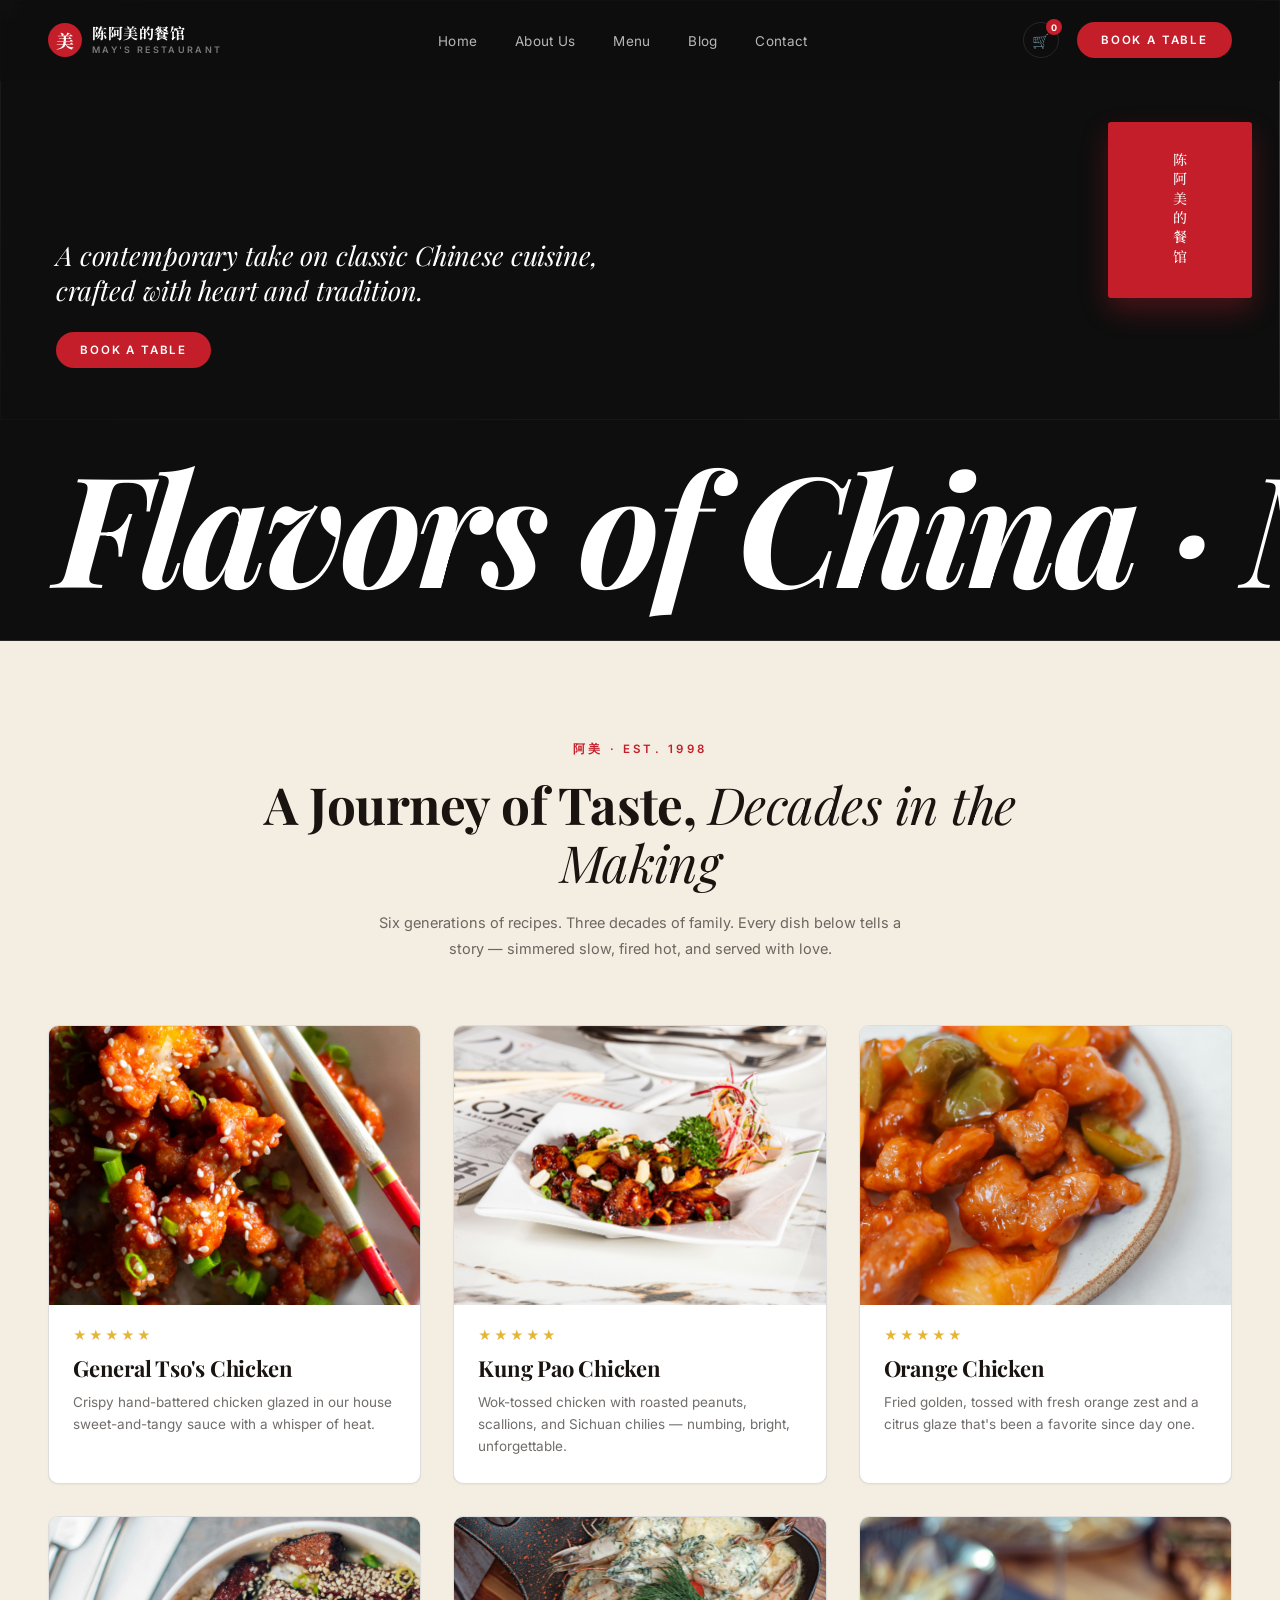
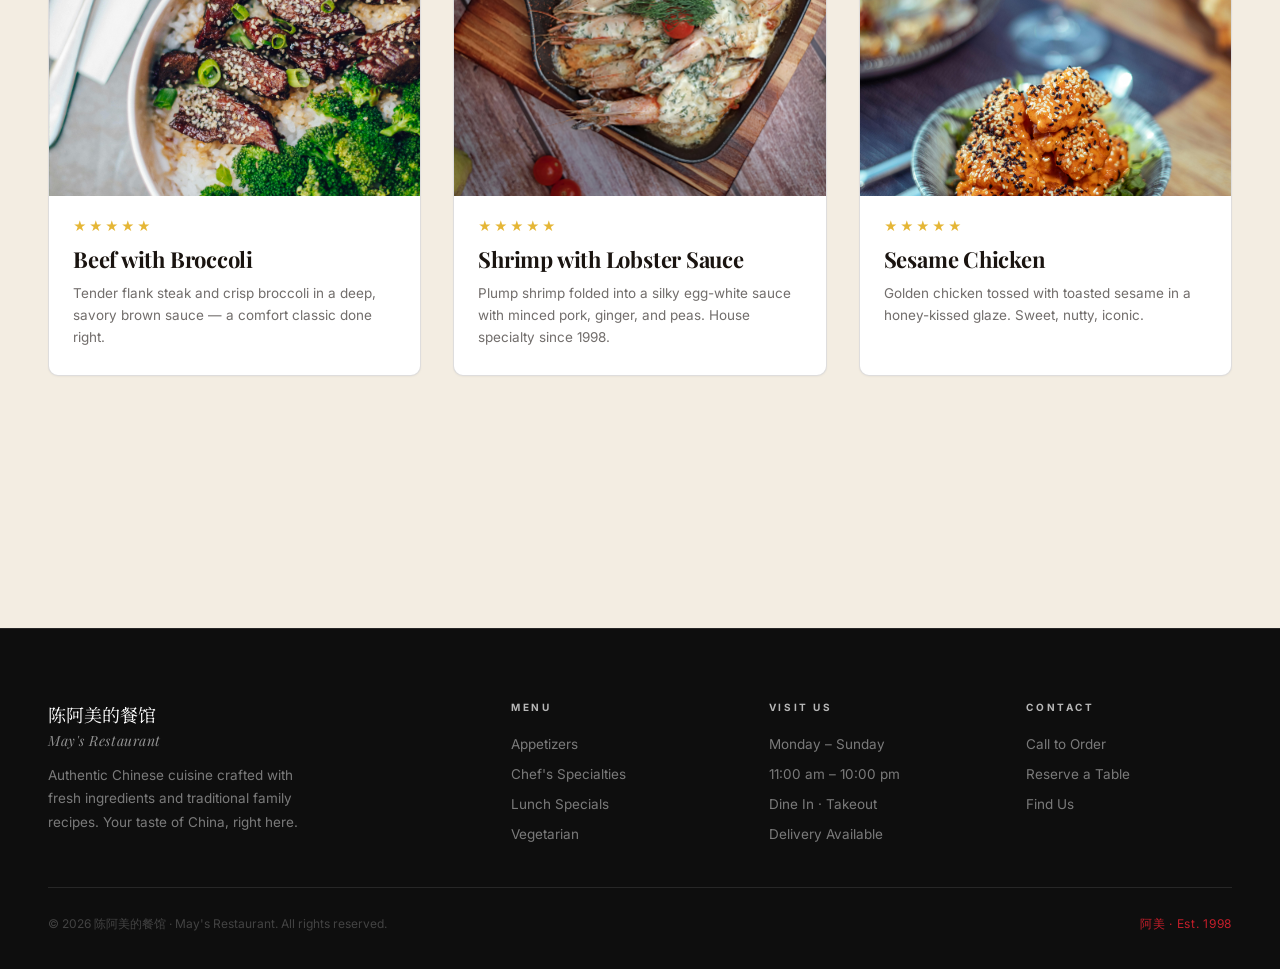
==== index.html @ f78b8520 "Split menu to dedicated page, add ivory Journey of Taste section - Extract shared styles into styles" ====
<!DOCTYPE html>
<html lang="en">
<head>
    <meta charset="UTF-8">
    <meta name="viewport" content="width=device-width, initial-scale=1.0">
    <title>陈阿美的餐馆 · May's Restaurant</title>
    <link rel="preconnect" href="https://fonts.googleapis.com">
    <link rel="preconnect" href="https://fonts.gstatic.com" crossorigin>
    <link href="https://fonts.googleapis.com/css2?family=Playfair+Display:ital,wght@0,400;0,700;0,900;1,400;1,700&family=Noto+Serif+SC:wght@500;700&family=Inter:wght@300;400;500;600;700&display=swap" rel="stylesheet">
    <link rel="stylesheet" href="styles.css">
</head>
<body>

<!-- ── NAV ── -->
<nav id="nav">
    <a href="#" class="logo">
        <span class="logo-mark">美</span>
        <div class="logo-wrap">
            <span class="logo-name">陈阿美的餐馆</span>
            <span class="logo-en">May's Restaurant</span>
        </div>
    </a>
    <ul class="nav-links">
        <li><a href="#home">Home</a></li>
        <li><a href="#about">About Us</a></li>
        <li><a href="menu.html">Menu</a></li>
        <li><a href="#blog">Blog</a></li>
        <li><a href="#contact">Contact</a></li>
    </ul>
    <div class="nav-right">
        <a href="#" class="cart-icon" aria-label="Cart">🛒</a>
        <a href="#" class="btn-red">Book a Table</a>
    </div>
</nav>

<!-- ── HERO ── -->
<section class="hero" id="home">
    <!-- SWAP THIS IMAGE: replace src with your own food photo URL or local path (e.g. images/hero.jpg) -->
    <div class="hero-bg">
        <img src="https://loremflickr.com/1800/900/noodles,bowl,dish/all?lock=7" alt="">
    </div>

    <div class="hero-overlay reveal">
        <p class="hero-tagline">A contemporary take on classic Chinese cuisine,<br>crafted with heart and tradition.</p>
        <a href="#" class="btn-red">Book a Table</a>
    </div>

    <!-- Red vertical banner -->
    <div class="hero-banner">
        <span class="hero-banner-text">陈阿美的餐馆</span>
    </div>
</section>

<!-- ── GIANT DECORATIVE STRIP ── -->
<div class="mega-strip">
    <span class="mega-text">Flavors of China&nbsp;·&nbsp;May's Restaurant&nbsp;·&nbsp;</span>
</div>

<!-- ── JOURNEY OF TASTE ── -->
<section class="journey" id="about">
    <div class="journey-head reveal">
        <div class="journey-kicker">阿美 · Est. 1998</div>
        <h2 class="journey-title">A Journey of Taste, <em>Decades in the Making</em></h2>
        <p class="journey-sub">
            Six generations of recipes. Three decades of family.
            Every dish below tells a story — simmered slow, fired hot, and served with love.
        </p>
    </div>

    <div class="dish-grid">
        <!-- 1 -->
        <article class="dish-card reveal d1" data-has-image="true">
            <div class="dish-image" style="background-image: url('images/dishes/general-tso.jpg')"></div>
            <div class="dish-body">
                <div class="dish-stars" aria-label="5 out of 5 stars">★★★★★</div>
                <h3 class="dish-name">General Tso's Chicken</h3>
                <p class="dish-desc">Crispy hand-battered chicken glazed in our house sweet-and-tangy sauce with a whisper of heat.</p>
            </div>
        </article>

        <!-- 2 -->
        <article class="dish-card reveal d2" data-has-image="true">
            <div class="dish-image" style="background-image: url('images/dishes/kung-pao.jpg')"></div>
            <div class="dish-body">
                <div class="dish-stars" aria-label="5 out of 5 stars">★★★★★</div>
                <h3 class="dish-name">Kung Pao Chicken</h3>
                <p class="dish-desc">Wok-tossed chicken with roasted peanuts, scallions, and Sichuan chilies — numbing, bright, unforgettable.</p>
            </div>
        </article>

        <!-- 3 -->
        <article class="dish-card reveal d3" data-has-image="true">
            <div class="dish-image" style="background-image: url('images/dishes/orange-chicken.jpg')"></div>
            <div class="dish-body">
                <div class="dish-stars" aria-label="4.5 out of 5 stars">★★★★★</div>
                <h3 class="dish-name">Orange Chicken</h3>
                <p class="dish-desc">Fried golden, tossed with fresh orange zest and a citrus glaze that's been a favorite since day one.</p>
            </div>
        </article>

        <!-- 4 -->
        <article class="dish-card reveal d1" data-has-image="true">
            <div class="dish-image" style="background-image: url('images/dishes/beef-broccoli.jpg')"></div>
            <div class="dish-body">
                <div class="dish-stars" aria-label="5 out of 5 stars">★★★★★</div>
                <h3 class="dish-name">Beef with Broccoli</h3>
                <p class="dish-desc">Tender flank steak and crisp broccoli in a deep, savory brown sauce — a comfort classic done right.</p>
            </div>
        </article>

        <!-- 5 -->
        <article class="dish-card reveal d2" data-has-image="true">
            <div class="dish-image" style="background-image: url('images/dishes/shrimp-lobster.jpg')"></div>
            <div class="dish-body">
                <div class="dish-stars" aria-label="4.5 out of 5 stars">★★★★★</div>
                <h3 class="dish-name">Shrimp with Lobster Sauce</h3>
                <p class="dish-desc">Plump shrimp folded into a silky egg-white sauce with minced pork, ginger, and peas. House specialty since 1998.</p>
            </div>
        </article>

        <!-- 6 -->
        <article class="dish-card reveal d3" data-has-image="true">
            <div class="dish-image" style="background-image: url('images/dishes/sesame-chicken.jpg')"></div>
            <div class="dish-body">
                <div class="dish-stars" aria-label="5 out of 5 stars">★★★★★</div>
                <h3 class="dish-name">Sesame Chicken</h3>
                <p class="dish-desc">Golden chicken tossed with toasted sesame in a honey-kissed glaze. Sweet, nutty, iconic.</p>
            </div>
        </article>
    </div>

    <div class="journey-foot reveal">
        <p class="menu-foot-text">Discover the full menu — 130+ dishes across every corner of China.</p>
        <a href="menu.html" class="btn-red">View Full Menu</a>
    </div>
</section>

<!-- ── FOOTER ── -->
<footer id="contact">
    <div class="footer-top">
        <div>
            <div class="foot-brand">陈阿美的餐馆</div>
            <div class="foot-brand-en">May's Restaurant</div>
            <p class="foot-desc">
                Authentic Chinese cuisine crafted with fresh ingredients
                and traditional family recipes. Your taste of China, right here.
            </p>
        </div>
        <div>
            <div class="foot-h">Menu</div>
            <ul class="foot-list">
                <li><a href="menu.html">Appetizers</a></li>
                <li><a href="menu.html">Chef's Specialties</a></li>
                <li><a href="menu.html">Lunch Specials</a></li>
                <li><a href="menu.html">Vegetarian</a></li>
            </ul>
        </div>
        <div>
            <div class="foot-h">Visit Us</div>
            <ul class="foot-list">
                <li><a href="#">Monday – Sunday</a></li>
                <li><a href="#">11:00 am – 10:00 pm</a></li>
                <li><a href="#">Dine In · Takeout</a></li>
                <li><a href="#">Delivery Available</a></li>
            </ul>
        </div>
        <div>
            <div class="foot-h">Contact</div>
            <ul class="foot-list">
                <li><a href="#">Call to Order</a></li>
                <li><a href="#">Reserve a Table</a></li>
                <li><a href="#">Find Us</a></li>
            </ul>
        </div>
    </div>
    <div class="foot-bot">
        <span class="foot-copy">© 2026 陈阿美的餐馆 · May's Restaurant. All rights reserved.</span>
        <span class="foot-red">阿美 · Est. 1998</span>
    </div>
</footer>

<script src="script.js"></script>
</body>
</html>
---- styles.css ----
*, *::before, *::after { box-sizing: border-box; margin: 0; padding: 0; }

:root {
    /* Dark theme */
    --bg-0:        #0E0E0E;
    --bg-1:        #141414;
    --bg-2:        #1C1C1C;
    --bg-3:        #242424;
    --bg-4:        #2E2E2E;

    /* Ivory menu page */
    --ivory-0:     #F3EDE2;
    --ivory-1:     #EDE6D8;
    --ivory-2:     #E3DBC9;

    /* Accents */
    --red:         #C41E2A;
    --red-dark:    #9A141D;
    --gold:        #E5B636;

    /* Type */
    --white:       #FFFFFF;
    --white-70:    rgba(255,255,255,0.70);
    --white-45:    rgba(255,255,255,0.45);
    --white-20:    rgba(255,255,255,0.18);
    --ink:         #1A1410;
    --ink-60:      rgba(26,20,16,0.62);
    --ink-30:      rgba(26,20,16,0.28);
    --line-dark:   rgba(255,255,255,0.10);
    --line-light:  rgba(26,20,16,0.14);
}

html { scroll-behavior: smooth; }

body {
    font-family: 'Inter', system-ui, sans-serif;
    background: var(--bg-0);
    color: var(--white);
    overflow-x: hidden;
    -webkit-font-smoothing: antialiased;
}

/* ─────────────────────────────────────────
   NAV
───────────────────────────────────────── */
nav {
    position: fixed;
    top: 0; left: 0; right: 0;
    z-index: 100;
    display: flex;
    align-items: center;
    justify-content: space-between;
    padding: 22px 48px;
    transition: background 0.4s, border-color 0.4s, padding 0.3s;
    border-bottom: 1px solid transparent;
    background: rgba(14, 14, 14, 0.82);
    backdrop-filter: blur(10px);
    -webkit-backdrop-filter: blur(10px);
}

nav.scrolled {
    background: rgba(14, 14, 14, 0.96);
    backdrop-filter: blur(14px);
    -webkit-backdrop-filter: blur(14px);
    border-color: var(--line-dark);
    padding: 16px 48px;
}

.logo {
    display: flex;
    align-items: center;
    gap: 10px;
    text-decoration: none;
}

.logo-mark {
    width: 34px;
    height: 34px;
    background: var(--red);
    border-radius: 50%;
    display: flex;
    align-items: center;
    justify-content: center;
    font-family: 'Noto Serif SC', serif;
    font-size: 18px;
    font-weight: 700;
    color: #fff;
    line-height: 1;
}

.logo-wrap { display: flex; flex-direction: column; line-height: 1.1; }

.logo-name {
    font-family: 'Noto Serif SC', serif;
    font-size: 15px;
    font-weight: 700;
    color: var(--white);
    letter-spacing: 0.04em;
}

.logo-en {
    font-size: 9px;
    font-weight: 600;
    letter-spacing: 0.26em;
    text-transform: uppercase;
    color: var(--white-45);
    margin-top: 4px;
}

.nav-links {
    display: flex;
    gap: 38px;
    list-style: none;
}

.nav-links a {
    color: var(--white-70);
    text-decoration: none;
    font-size: 13.5px;
    font-weight: 400;
    letter-spacing: 0.02em;
    transition: color 0.2s;
}

.nav-links a:hover,
.nav-links a.active { color: var(--white); }

.nav-right {
    display: flex;
    align-items: center;
    gap: 18px;
}

.cart-icon {
    position: relative;
    width: 36px;
    height: 36px;
    border: 1px solid var(--line-dark);
    border-radius: 50%;
    display: flex;
    align-items: center;
    justify-content: center;
    color: var(--white-70);
    text-decoration: none;
    font-size: 14px;
    transition: border-color 0.2s, color 0.2s;
}

.cart-icon:hover { border-color: var(--white); color: var(--white); }

.cart-icon::after {
    content: '0';
    position: absolute;
    top: -4px;
    right: -4px;
    width: 16px;
    height: 16px;
    border-radius: 50%;
    background: var(--red);
    color: #fff;
    font-size: 9px;
    font-weight: 700;
    display: flex;
    align-items: center;
    justify-content: center;
}

.btn-red {
    background: var(--red);
    color: #fff;
    padding: 11px 24px;
    font-size: 11.5px;
    font-weight: 600;
    letter-spacing: 0.16em;
    text-transform: uppercase;
    text-decoration: none;
    border-radius: 999px;
    border: none;
    cursor: pointer;
    transition: background 0.2s, transform 0.2s;
    display: inline-block;
}

.btn-red:hover { background: var(--red-dark); transform: translateY(-1px); }

/* ─────────────────────────────────────────
   HERO
───────────────────────────────────────── */
.hero {
    position: relative;
    min-height: 420px;
    padding: 92px 92px 52px 56px;
    display: flex;
    align-items: flex-end;
    justify-content: flex-start;
    overflow: hidden;
    background: var(--bg-0);
}

.hero-bg {
    position: absolute;
    inset: 0;
    z-index: 0;
}

.hero-bg img {
    width: 100%;
    height: 100%;
    object-fit: cover;
    display: block;
    filter: brightness(0.45) saturate(1.05);
}

.hero::before {
    content: '';
    position: absolute;
    inset: 0;
    z-index: 1;
    background:
        linear-gradient(95deg, rgba(14,14,14,0.82) 0%, rgba(14,14,14,0.55) 45%, rgba(14,14,14,0.25) 100%),
        linear-gradient(to top, rgba(14,14,14,0.75) 0%, rgba(14,14,14,0.1) 60%);
    pointer-events: none;
}

.hero-overlay {
    position: relative;
    z-index: 2;
    max-width: 560px;
}

.hero-tagline {
    font-family: 'Playfair Display', Georgia, serif;
    font-style: italic;
    font-size: clamp(20px, 2.1vw, 30px);
    font-weight: 400;
    line-height: 1.3;
    color: var(--white);
    margin-bottom: 24px;
    letter-spacing: -0.005em;
}

/* Giant decorative text band below hero */
.mega-strip {
    background: var(--bg-0);
    padding: 28px 0 38px;
    overflow: hidden;
    white-space: nowrap;
    border-bottom: 1px solid var(--line-dark);
}

.mega-text {
    display: inline-block;
    font-family: 'Playfair Display', Georgia, serif;
    font-style: italic;
    font-size: clamp(72px, 12vw, 180px);
    font-weight: 700;
    line-height: 1;
    color: var(--white);
    letter-spacing: -0.03em;
    padding-left: 56px;
}

/* Red vertical banner */
.hero-banner {
    position: absolute;
    right: 28px;
    top: 50%;
    transform: translateY(-50%);
    z-index: 5;
    background: var(--red);
    padding: 30px 12px;
    border-radius: 3px;
    display: flex;
    align-items: center;
    justify-content: center;
    box-shadow: 0 12px 28px rgba(196, 30, 42, 0.32);
}

.hero-banner-text {
    writing-mode: vertical-rl;
    font-family: 'Noto Serif SC', serif;
    font-size: 14px;
    font-weight: 500;
    color: rgba(255,255,255,0.96);
    letter-spacing: 0.38em;
}

/* ─────────────────────────────────────────
   JOURNEY OF TASTE — featured dishes
───────────────────────────────────────── */
.journey {
    background: var(--ivory-0);
    padding: 96px 48px 112px;
}

.journey-head {
    text-align: center;
    max-width: 800px;
    margin: 0 auto 64px;
}

.journey-kicker {
    display: inline-block;
    font-size: 11.5px;
    font-weight: 600;
    letter-spacing: 0.28em;
    text-transform: uppercase;
    color: var(--red);
    margin-bottom: 18px;
}

.journey-title {
    font-family: 'Playfair Display', serif;
    font-size: clamp(32px, 4vw, 52px);
    font-weight: 700;
    line-height: 1.15;
    color: var(--ink);
    letter-spacing: -0.01em;
}

.journey-title em {
    font-style: italic;
    font-weight: 400;
}

.journey-sub {
    font-size: 14.5px;
    line-height: 1.75;
    color: var(--ink-60);
    margin-top: 18px;
    max-width: 560px;
    margin-left: auto;
    margin-right: auto;
}

.dish-grid {
    display: grid;
    grid-template-columns: repeat(3, 1fr);
    gap: 32px;
    max-width: 1200px;
    margin: 0 auto;
}

.dish-card {
    background: #FFFFFF;
    border: 1px solid var(--line-light);
    border-radius: 10px;
    overflow: hidden;
    transition: transform 0.3s ease, border-color 0.3s ease, box-shadow 0.3s ease;
    box-shadow: 0 1px 2px rgba(26,20,16,0.04);
}

.dish-card:hover {
    transform: translateY(-4px);
    border-color: rgba(196, 30, 42, 0.55);
    box-shadow: 0 10px 28px rgba(26,20,16,0.10);
}

.dish-image {
    aspect-ratio: 4 / 3;
    background-color: var(--ivory-2);
    background-size: cover;
    background-position: center;
    position: relative;
}

/* Subtle dashed hint when no image has been added yet */
.dish-image::after {
    content: '';
    position: absolute;
    inset: 14px;
    border: 1px dashed rgba(26,20,16,0.22);
    border-radius: 6px;
    opacity: 0.6;
    pointer-events: none;
}

.dish-card[data-has-image="true"] .dish-image::after { display: none; }

.dish-body {
    padding: 22px 24px 26px;
}

.dish-stars {
    color: var(--gold);
    font-size: 13px;
    letter-spacing: 2px;
    margin-bottom: 10px;
}

.dish-name {
    font-family: 'Playfair Display', serif;
    font-size: 22px;
    font-weight: 700;
    color: var(--ink);
    margin-bottom: 8px;
    letter-spacing: -0.01em;
}

.dish-desc {
    font-size: 13.5px;
    line-height: 1.65;
    color: var(--ink-60);
}

.journey-foot {
    text-align: center;
    margin-top: 64px;
}

/* ─────────────────────────────────────────
   MENU — IVORY (menu.html page)
───────────────────────────────────────── */
.menu {
    background: var(--ivory-0);
    color: var(--ink);
    padding: 132px 48px 110px;
    position: relative;
    min-height: 100vh;
}

.menu-page-head {
    text-align: center;
    max-width: 720px;
    margin: 0 auto 56px;
}

.menu-page-kicker {
    display: inline-block;
    font-size: 11.5px;
    font-weight: 600;
    letter-spacing: 0.28em;
    text-transform: uppercase;
    color: var(--red);
    margin-bottom: 16px;
}

.menu-page-title {
    font-family: 'Playfair Display', serif;
    font-size: clamp(34px, 4.2vw, 54px);
    font-weight: 700;
    line-height: 1.1;
    color: var(--ink);
    letter-spacing: -0.01em;
}

.menu-page-title em { font-style: italic; font-weight: 400; }

.menu-tabs {
    display: flex;
    flex-wrap: wrap;
    justify-content: center;
    gap: 4px;
    padding: 6px;
    background: var(--ivory-1);
    border: 1px solid var(--ink-30);
    border-radius: 999px;
    max-width: 1100px;
    margin: 0 auto 72px;
}

.menu-tab {
    padding: 11px 22px;
    font-size: 12px;
    font-weight: 600;
    letter-spacing: 0.1em;
    text-transform: uppercase;
    color: var(--ink-60);
    border: none;
    background: transparent;
    border-radius: 999px;
    cursor: pointer;
    transition: background 0.25s, color 0.25s;
    white-space: nowrap;
}

.menu-tab:hover { color: var(--ink); }

.menu-tab.active {
    background: var(--ink);
    color: var(--ivory-0);
}

.menu-panel {
    display: none;
    max-width: 1100px;
    margin: 0 auto;
}

.menu-panel.active { display: block; animation: fade 0.35s ease; }

@keyframes fade {
    from { opacity: 0; transform: translateY(6px); }
    to   { opacity: 1; transform: none; }
}

.menu-columns {
    display: grid;
    grid-template-columns: 1fr 1fr;
    column-gap: 72px;
}

.cat-heading {
    font-family: 'Playfair Display', serif;
    font-size: 22px;
    font-weight: 700;
    font-style: italic;
    color: var(--red);
    margin: 40px 0 4px;
    padding-bottom: 12px;
    border-bottom: 1px solid var(--ink-30);
    letter-spacing: -0.01em;
}

.cat-heading:first-child { margin-top: 0; }

.menu-row {
    display: grid;
    grid-template-columns: 36px 1fr auto;
    align-items: baseline;
    gap: 16px;
    padding: 20px 0;
    border-bottom: 1px dashed var(--ink-30);
}

.menu-row:last-child { border-bottom: none; }

.menu-num {
    font-family: 'Playfair Display', serif;
    font-size: 13px;
    font-style: italic;
    color: var(--red);
    opacity: 0.7;
}

.menu-dish { min-width: 0; }

.menu-name {
    font-family: 'Playfair Display', serif;
    font-size: 19px;
    font-weight: 700;
    color: var(--ink);
    letter-spacing: -0.005em;
}

.menu-note {
    font-size: 12px;
    color: var(--ink-60);
    margin-top: 4px;
    font-weight: 400;
}

.menu-price {
    font-family: 'Playfair Display', serif;
    font-size: 17px;
    font-weight: 700;
    color: var(--ink);
    white-space: nowrap;
}

.menu-foot {
    margin-top: 72px;
    text-align: center;
}

.menu-foot-text {
    font-family: 'Playfair Display', serif;
    font-style: italic;
    font-size: 15px;
    color: var(--ink-60);
    margin-bottom: 20px;
}

/* ─────────────────────────────────────────
   FOOTER
───────────────────────────────────────── */
footer {
    background: var(--bg-0);
    padding: 72px 48px 36px;
    border-top: 1px solid var(--line-dark);
}

.footer-top {
    display: grid;
    grid-template-columns: 2fr 1fr 1fr 1fr;
    gap: 52px;
    padding-bottom: 44px;
    border-bottom: 1px solid var(--line-dark);
    margin-bottom: 28px;
}

.foot-brand {
    font-family: 'Noto Serif SC', serif;
    font-size: 18px;
    color: var(--white);
    margin-bottom: 4px;
}

.foot-brand-en {
    font-family: 'Playfair Display', serif;
    font-style: italic;
    font-size: 14px;
    color: rgba(255, 255, 255, 0.55);
    letter-spacing: 0.04em;
    margin-bottom: 14px;
}

.foot-desc {
    font-size: 13.5px;
    color: var(--white-45);
    line-height: 1.75;
    max-width: 280px;
}

.foot-h {
    font-size: 10px;
    font-weight: 700;
    letter-spacing: 0.26em;
    text-transform: uppercase;
    color: var(--white-70);
    margin-bottom: 20px;
}

.foot-list {
    list-style: none;
    display: flex;
    flex-direction: column;
    gap: 10px;
}

.foot-list a {
    color: var(--white-45);
    font-size: 13.5px;
    text-decoration: none;
    transition: color 0.2s;
}

.foot-list a:hover { color: var(--white); }

.foot-bot {
    display: flex;
    justify-content: space-between;
    align-items: center;
}

.foot-copy {
    font-size: 12px;
    color: rgba(255,255,255,0.22);
}

.foot-red { color: var(--red); font-size: 12px; letter-spacing: 0.06em; }

/* ─────────────────────────────────────────
   REVEAL
───────────────────────────────────────── */
.reveal {
    opacity: 0;
    transform: translateY(24px);
    transition: opacity .7s ease, transform .7s ease;
}
.reveal.in { opacity: 1; transform: none; }
.reveal.d1 { transition-delay: .1s; }
.reveal.d2 { transition-delay: .2s; }
.reveal.d3 { transition-delay: .3s; }

/* ─────────────────────────────────────────
   RESPONSIVE
───────────────────────────────────────── */
@media (max-width: 1080px) {
    .dish-grid { grid-template-columns: repeat(2, 1fr); }
}

@media (max-width: 960px) {
    nav { padding: 16px 24px; }
    nav.scrolled { padding: 14px 24px; }
    .nav-links { display: none; }
    .hero { padding: 88px 24px 48px; min-height: 340px; }
    .journey { padding: 72px 24px 88px; }
    .menu { padding: 112px 24px 80px; }
    .menu-columns { grid-template-columns: 1fr; column-gap: 0; }
    .footer-top { grid-template-columns: 1fr 1fr; }
}

@media (max-width: 620px) {
    .dish-grid { grid-template-columns: 1fr; gap: 24px; }
    .footer-top { grid-template-columns: 1fr; gap: 32px; }
}
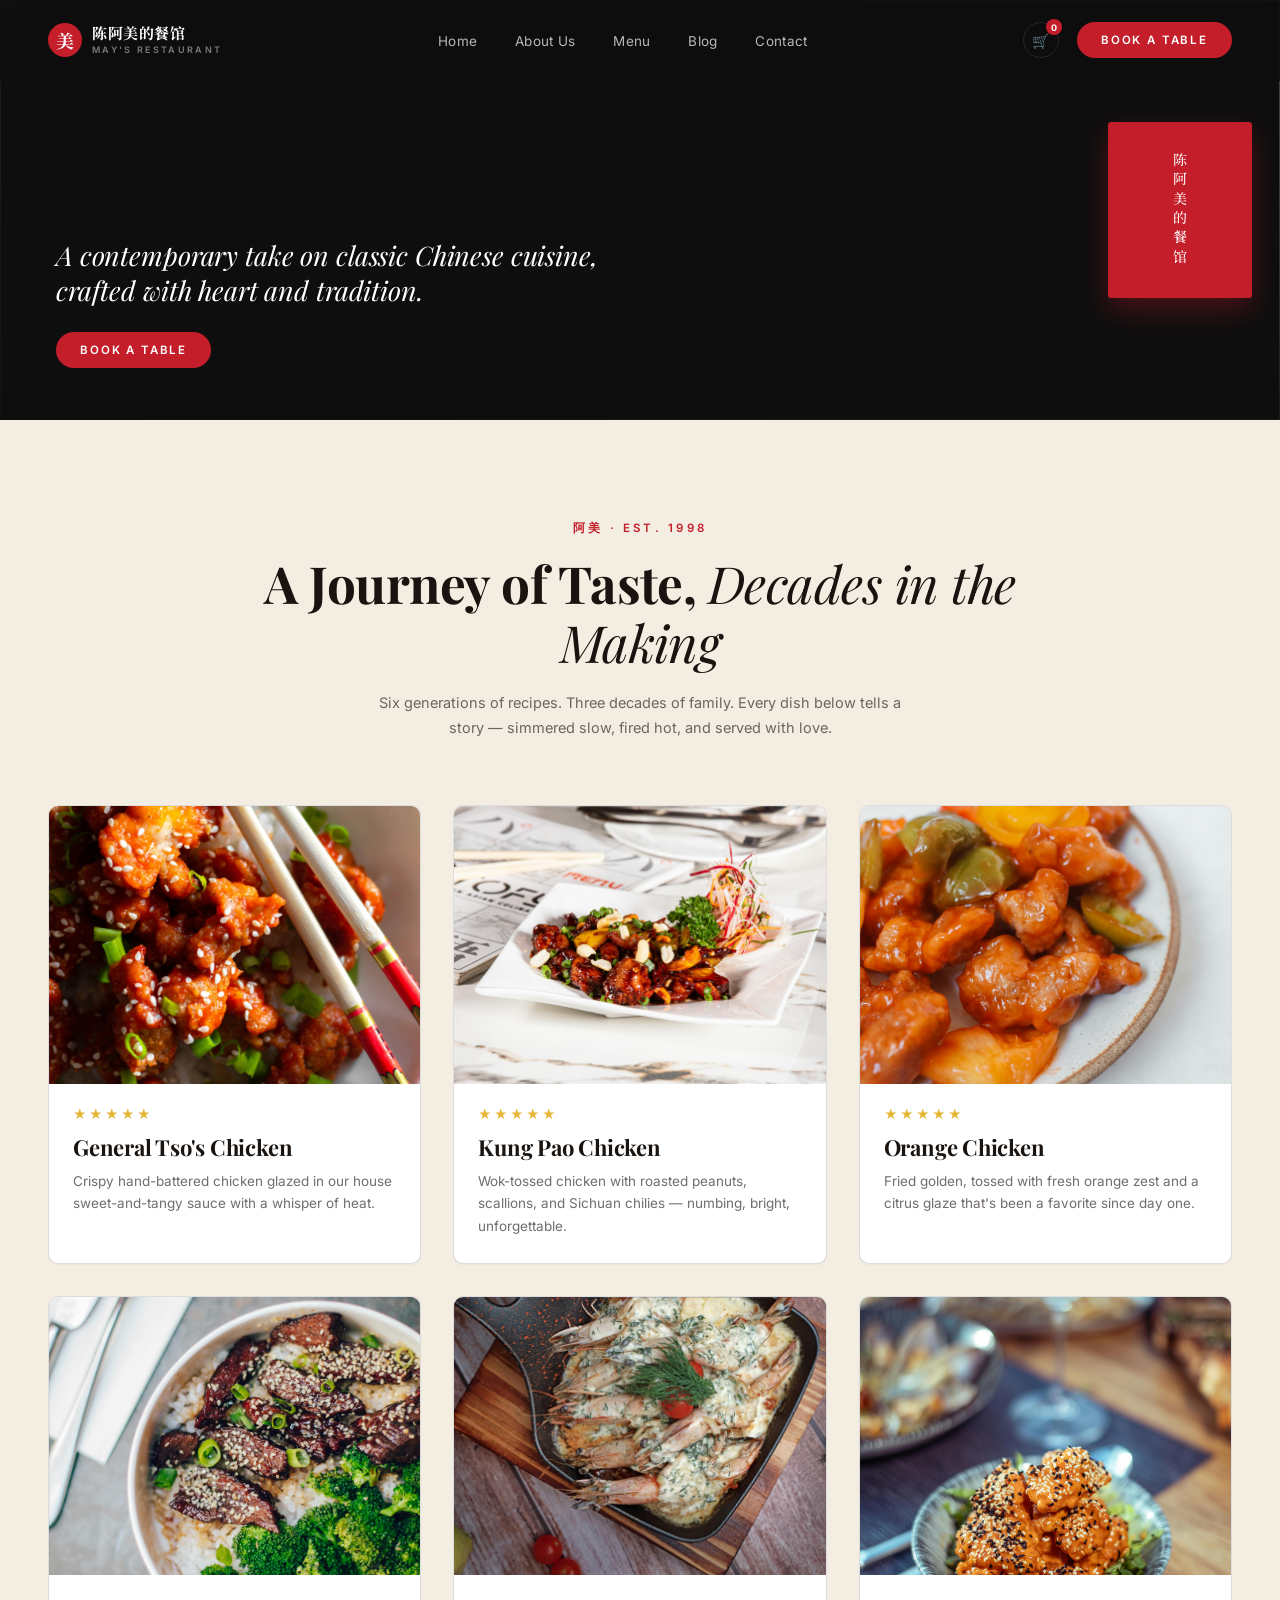
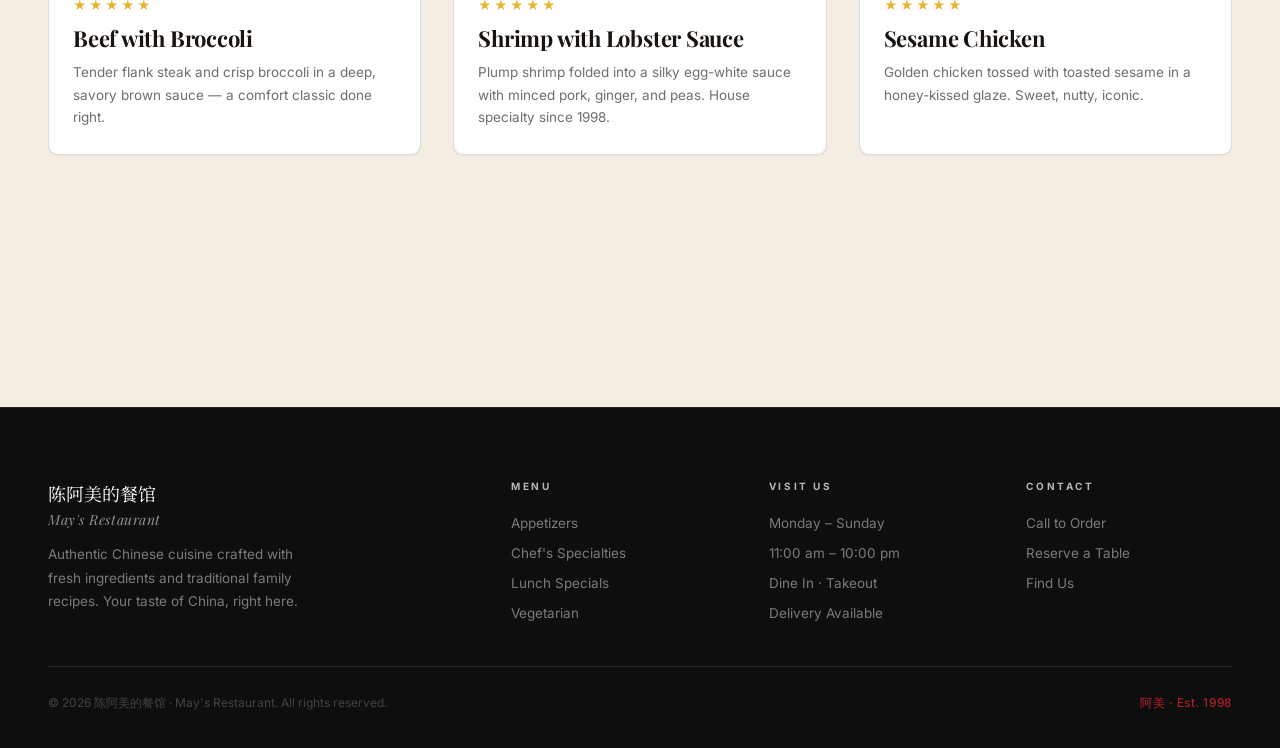
==== commit 3ea09df5: "Remove mega decorative text strip between hero and journey Hero now flows directly into the Journey " ====
--- a/index.html
+++ b/index.html
@@ -50,11 +50,6 @@
         <span class="hero-banner-text">陈阿美的餐馆</span>
     </div>
 </section>
-
-<!-- ── GIANT DECORATIVE STRIP ── -->
-<div class="mega-strip">
-    <span class="mega-text">Flavors of China&nbsp;·&nbsp;May's Restaurant&nbsp;·&nbsp;</span>
-</div>
 
 <!-- ── JOURNEY OF TASTE ── -->
 <section class="journey" id="about">
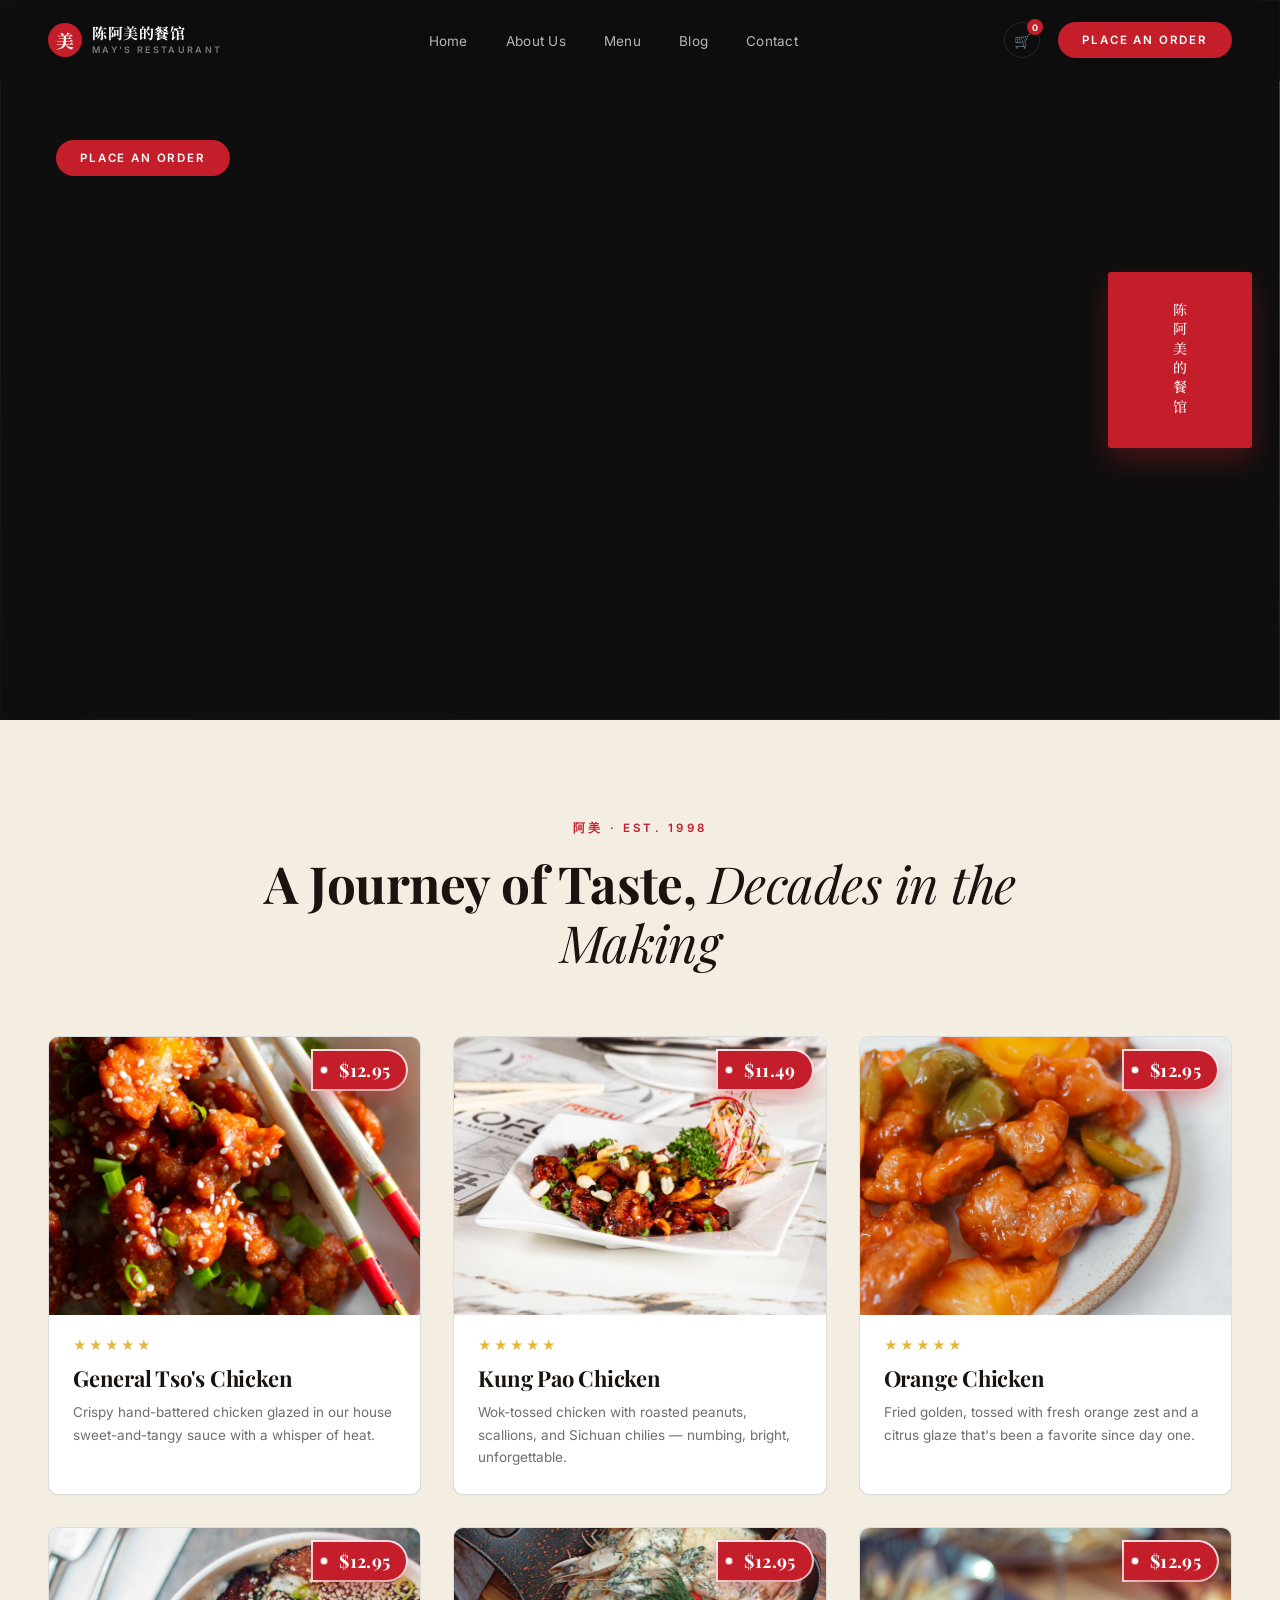
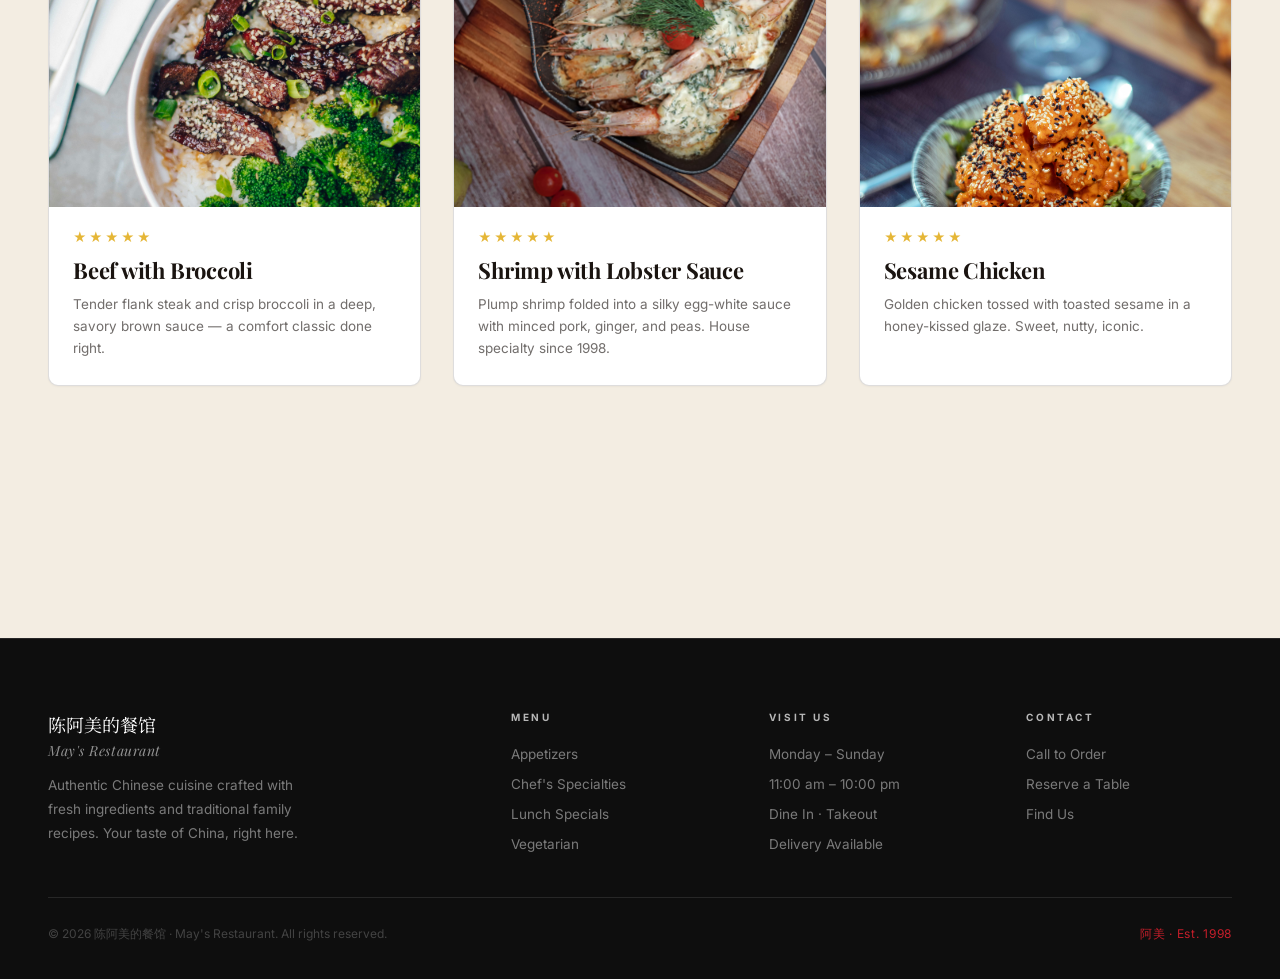
==== commit 7ffab522: "Add price tags to dish cards, clean up hero - Add red pill-style price tags to all 6 dish images on " ====
--- a/index.html
+++ b/index.html
@@ -29,20 +29,19 @@
     </ul>
     <div class="nav-right">
         <a href="#" class="cart-icon" aria-label="Cart">🛒</a>
-        <a href="#" class="btn-red">Book a Table</a>
+        <a href="#" class="btn-red">Place an Order</a>
     </div>
 </nav>
 
 <!-- ── HERO ── -->
 <section class="hero" id="home">
-    <!-- SWAP THIS IMAGE: replace src with your own food photo URL or local path (e.g. images/hero.jpg) -->
+    <!-- SWAP THIS IMAGE: drop your pagoda/temple photo at images/hero.jpg and change src below -->
     <div class="hero-bg">
-        <img src="https://loremflickr.com/1800/900/noodles,bowl,dish/all?lock=7" alt="">
+        <img src="https://loremflickr.com/1800/1100/chinese,temple,pagoda,lantern/all?lock=11" alt="">
     </div>
 
     <div class="hero-overlay reveal">
-        <p class="hero-tagline">A contemporary take on classic Chinese cuisine,<br>crafted with heart and tradition.</p>
-        <a href="#" class="btn-red">Book a Table</a>
+        <a href="#" class="btn-red">Place an Order</a>
     </div>
 
     <!-- Red vertical banner -->
@@ -56,16 +55,12 @@
     <div class="journey-head reveal">
         <div class="journey-kicker">阿美 · Est. 1998</div>
         <h2 class="journey-title">A Journey of Taste, <em>Decades in the Making</em></h2>
-        <p class="journey-sub">
-            Six generations of recipes. Three decades of family.
-            Every dish below tells a story — simmered slow, fired hot, and served with love.
-        </p>
     </div>
 
     <div class="dish-grid">
         <!-- 1 -->
         <article class="dish-card reveal d1" data-has-image="true">
-            <div class="dish-image" style="background-image: url('images/dishes/general-tso.jpg')"></div>
+            <div class="dish-image" style="background-image: url('images/dishes/general-tso.jpg')"><span class="price-tag">$12.95</span></div>
             <div class="dish-body">
                 <div class="dish-stars" aria-label="5 out of 5 stars">★★★★★</div>
                 <h3 class="dish-name">General Tso's Chicken</h3>
@@ -75,7 +70,7 @@
 
         <!-- 2 -->
         <article class="dish-card reveal d2" data-has-image="true">
-            <div class="dish-image" style="background-image: url('images/dishes/kung-pao.jpg')"></div>
+            <div class="dish-image" style="background-image: url('images/dishes/kung-pao.jpg')"><span class="price-tag">$11.49</span></div>
             <div class="dish-body">
                 <div class="dish-stars" aria-label="5 out of 5 stars">★★★★★</div>
                 <h3 class="dish-name">Kung Pao Chicken</h3>
@@ -85,7 +80,7 @@
 
         <!-- 3 -->
         <article class="dish-card reveal d3" data-has-image="true">
-            <div class="dish-image" style="background-image: url('images/dishes/orange-chicken.jpg')"></div>
+            <div class="dish-image" style="background-image: url('images/dishes/orange-chicken.jpg')"><span class="price-tag">$12.95</span></div>
             <div class="dish-body">
                 <div class="dish-stars" aria-label="4.5 out of 5 stars">★★★★★</div>
                 <h3 class="dish-name">Orange Chicken</h3>
@@ -95,7 +90,7 @@
 
         <!-- 4 -->
         <article class="dish-card reveal d1" data-has-image="true">
-            <div class="dish-image" style="background-image: url('images/dishes/beef-broccoli.jpg')"></div>
+            <div class="dish-image" style="background-image: url('images/dishes/beef-broccoli.jpg')"><span class="price-tag">$12.95</span></div>
             <div class="dish-body">
                 <div class="dish-stars" aria-label="5 out of 5 stars">★★★★★</div>
                 <h3 class="dish-name">Beef with Broccoli</h3>
@@ -105,7 +100,7 @@
 
         <!-- 5 -->
         <article class="dish-card reveal d2" data-has-image="true">
-            <div class="dish-image" style="background-image: url('images/dishes/shrimp-lobster.jpg')"></div>
+            <div class="dish-image" style="background-image: url('images/dishes/shrimp-lobster.jpg')"><span class="price-tag">$12.95</span></div>
             <div class="dish-body">
                 <div class="dish-stars" aria-label="4.5 out of 5 stars">★★★★★</div>
                 <h3 class="dish-name">Shrimp with Lobster Sauce</h3>
@@ -115,7 +110,7 @@
 
         <!-- 6 -->
         <article class="dish-card reveal d3" data-has-image="true">
-            <div class="dish-image" style="background-image: url('images/dishes/sesame-chicken.jpg')"></div>
+            <div class="dish-image" style="background-image: url('images/dishes/sesame-chicken.jpg')"><span class="price-tag">$12.95</span></div>
             <div class="dish-body">
                 <div class="dish-stars" aria-label="5 out of 5 stars">★★★★★</div>
                 <h3 class="dish-name">Sesame Chicken</h3>
--- a/styles.css
+++ b/styles.css
@@ -188,10 +188,10 @@
 ───────────────────────────────────────── */
 .hero {
     position: relative;
-    min-height: 420px;
-    padding: 92px 92px 52px 56px;
-    display: flex;
-    align-items: flex-end;
+    min-height: 720px;
+    padding: 140px 92px 72px 56px;
+    display: flex;
+    align-items: flex-start;
     justify-content: flex-start;
     overflow: hidden;
     background: var(--bg-0);
@@ -209,6 +209,12 @@
     object-fit: cover;
     display: block;
     filter: brightness(0.45) saturate(1.05);
+}
+
+.hero-bg--svg svg {
+    width: 100%;
+    height: 100%;
+    display: block;
 }
 
 .hero::before {
@@ -225,18 +231,38 @@
 .hero-overlay {
     position: relative;
     z-index: 2;
-    max-width: 560px;
-}
-
-.hero-tagline {
+    max-width: 1100px;
+}
+
+.hero-display {
+    font-family: 'Playfair Display', Georgia, serif;
+    font-weight: 900;
+    font-size: clamp(72px, 14vw, 220px);
+    line-height: 0.92;
+    letter-spacing: -0.035em;
+    color: var(--white);
+    text-transform: uppercase;
+    margin-bottom: 28px;
+    text-shadow: 0 4px 40px rgba(0, 0, 0, 0.4);
+}
+
+.hero-display em {
+    font-style: italic;
+    font-weight: 400;
+    color: var(--red);
+    text-transform: lowercase;
+    letter-spacing: -0.02em;
+}
+
+.hero-sub {
     font-family: 'Playfair Display', Georgia, serif;
     font-style: italic;
-    font-size: clamp(20px, 2.1vw, 30px);
+    font-size: clamp(16px, 1.6vw, 22px);
     font-weight: 400;
-    line-height: 1.3;
-    color: var(--white);
-    margin-bottom: 24px;
-    letter-spacing: -0.005em;
+    line-height: 1.4;
+    color: var(--white-70);
+    margin-bottom: 28px;
+    max-width: 520px;
 }
 
 /* Giant decorative text band below hero */
@@ -376,6 +402,37 @@
 }
 
 .dish-card[data-has-image="true"] .dish-image::after { display: none; }
+
+/* Price tag — sits in the top-right corner of each dish image */
+.price-tag {
+    position: absolute;
+    top: 14px;
+    right: 14px;
+    z-index: 5;
+    background: var(--red);
+    color: #fff;
+    font-family: 'Playfair Display', serif;
+    font-size: 18px;
+    font-weight: 700;
+    letter-spacing: 0.02em;
+    padding: 10px 16px 10px 26px;
+    border-radius: 4px 999px 999px 4px;
+    box-shadow: 0 8px 22px rgba(196, 30, 42, 0.45), 0 0 0 2px rgba(255,255,255,0.9);
+    line-height: 1;
+}
+
+.price-tag::before {
+    content: '';
+    position: absolute;
+    left: 8px;
+    top: 50%;
+    width: 6px;
+    height: 6px;
+    background: #fff;
+    border-radius: 50%;
+    transform: translateY(-50%);
+    box-shadow: 0 0 0 1px rgba(255,255,255,0.35);
+}
 
 .dish-body {
     padding: 22px 24px 26px;
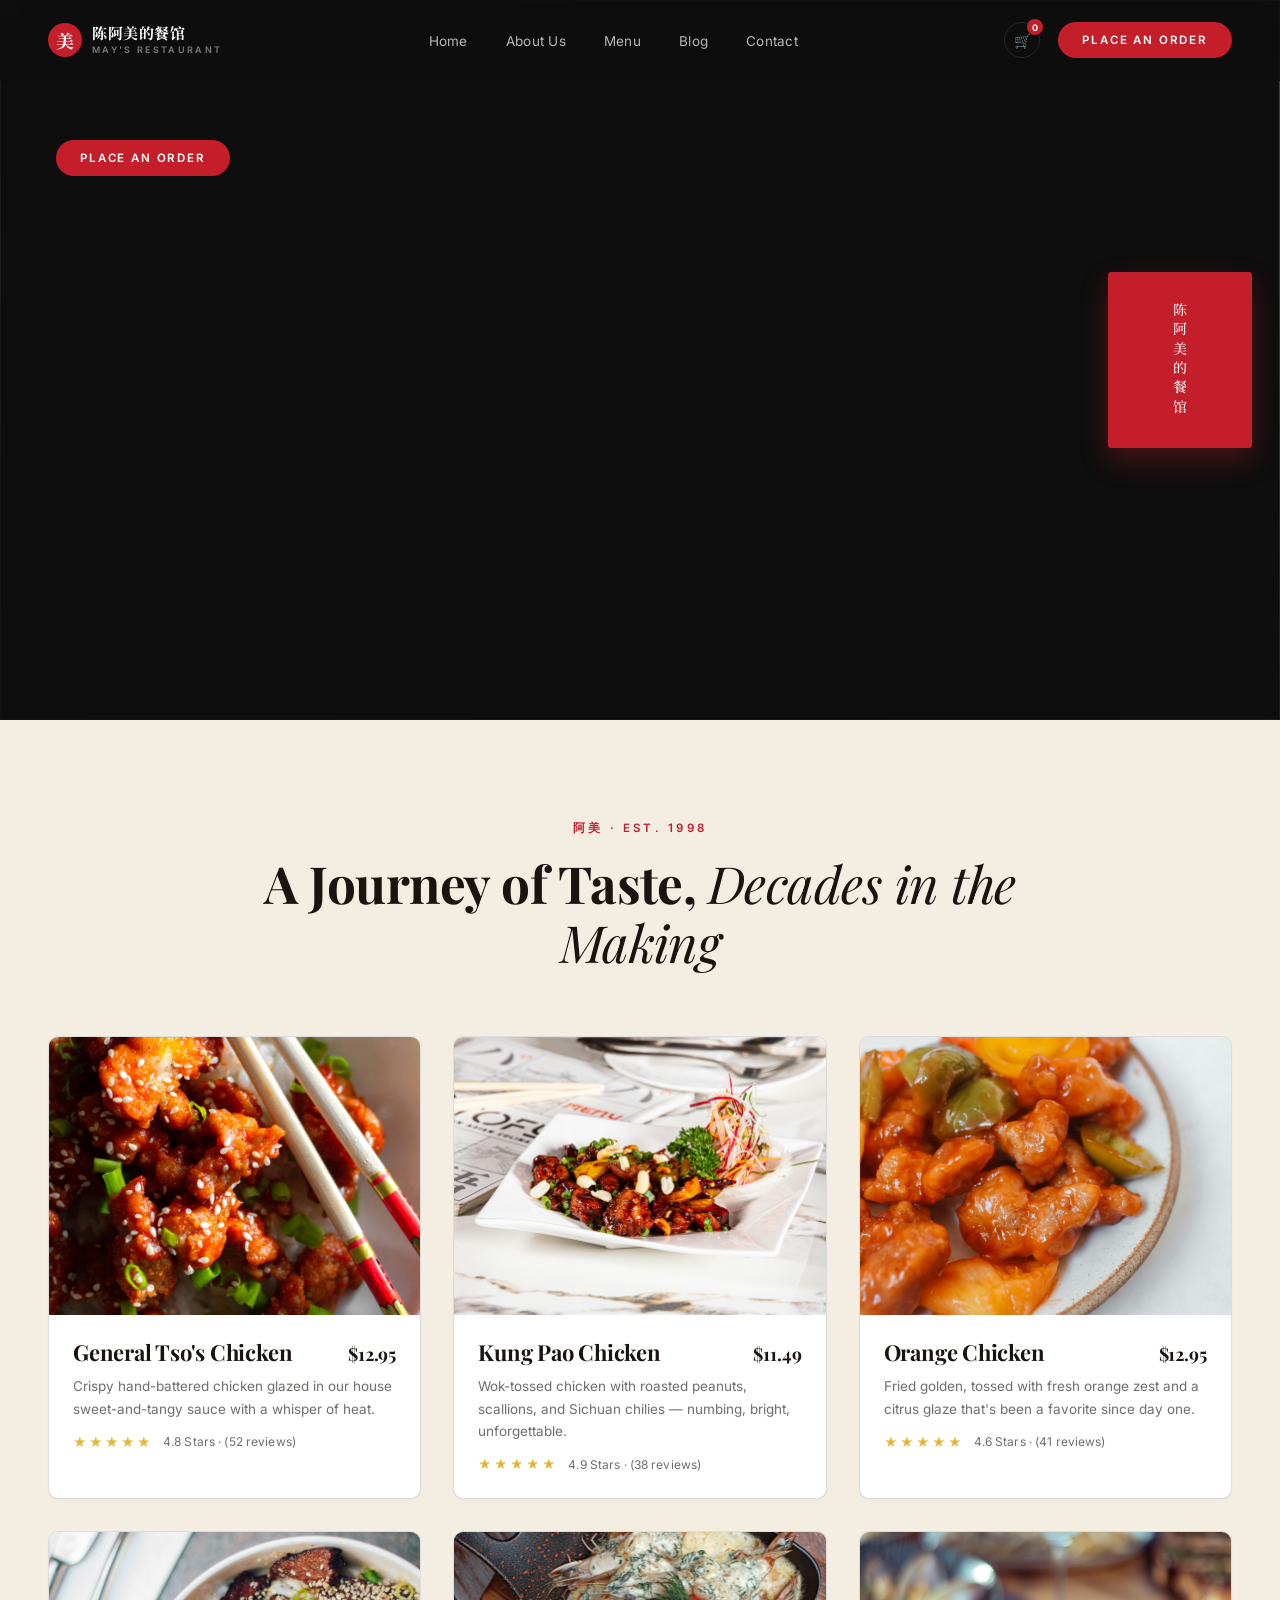
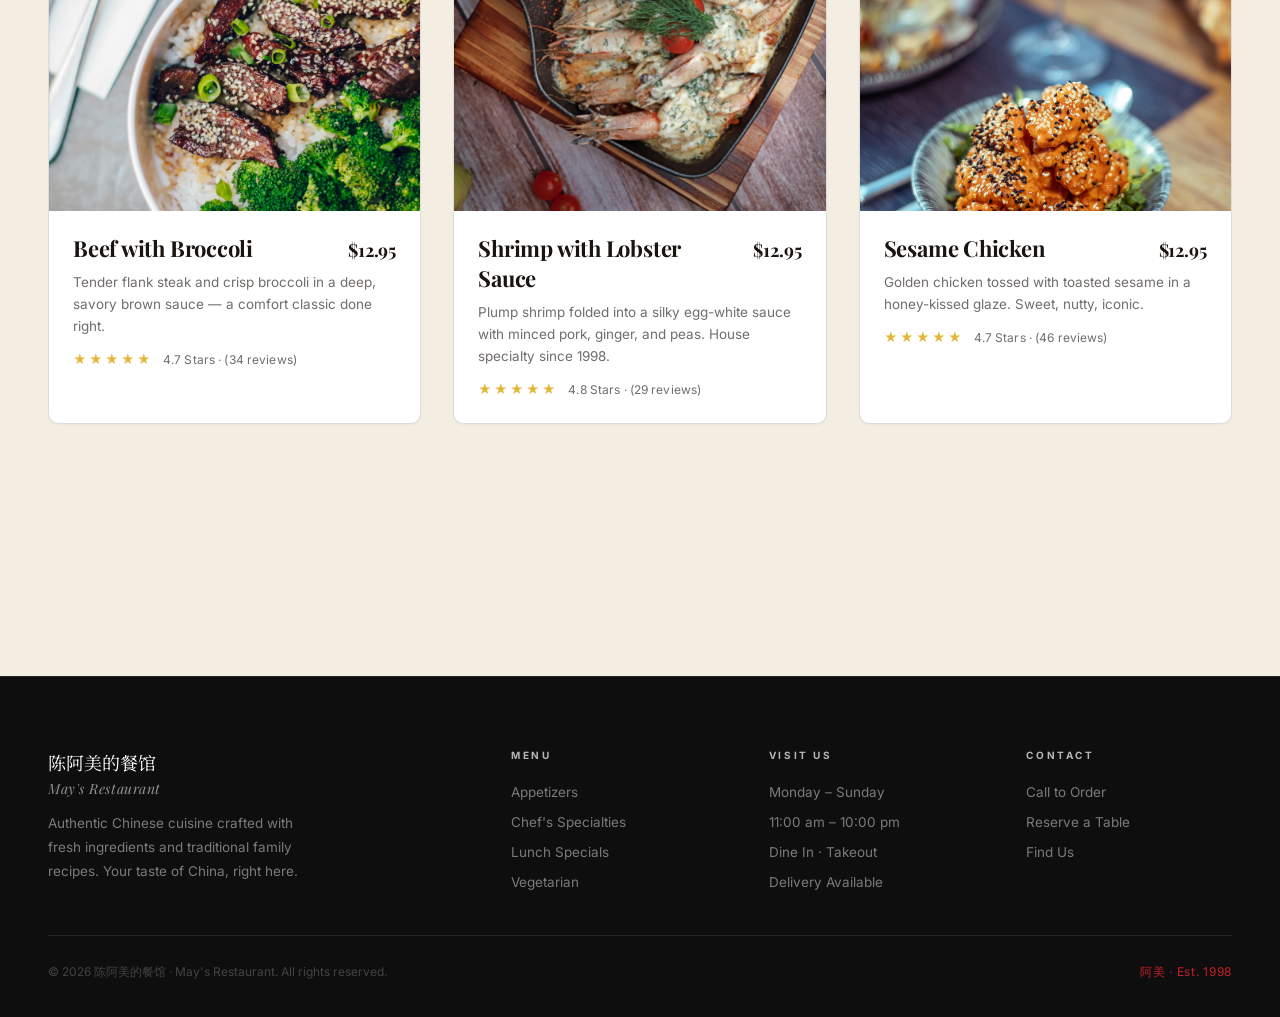
==== commit 1b104d4f: "Replace red price pills with inline price + review-count layout - Move price inline with dish name (" ====
--- a/index.html
+++ b/index.html
@@ -60,61 +60,79 @@
     <div class="dish-grid">
         <!-- 1 -->
         <article class="dish-card reveal d1" data-has-image="true">
-            <div class="dish-image" style="background-image: url('images/dishes/general-tso.jpg')"><span class="price-tag">$12.95</span></div>
+            <div class="dish-image" style="background-image: url('images/dishes/general-tso.jpg')"></div>
             <div class="dish-body">
-                <div class="dish-stars" aria-label="5 out of 5 stars">★★★★★</div>
-                <h3 class="dish-name">General Tso's Chicken</h3>
+                <div class="dish-head">
+                    <h3 class="dish-name">General Tso's Chicken</h3>
+                    <span class="dish-price">$12.95</span>
+                </div>
                 <p class="dish-desc">Crispy hand-battered chicken glazed in our house sweet-and-tangy sauce with a whisper of heat.</p>
+                <div class="dish-stars" aria-label="4.8 out of 5 stars"><span class="stars">★★★★★</span><span class="review-count">4.8 Stars · (52 reviews)</span></div>
             </div>
         </article>
 
         <!-- 2 -->
         <article class="dish-card reveal d2" data-has-image="true">
-            <div class="dish-image" style="background-image: url('images/dishes/kung-pao.jpg')"><span class="price-tag">$11.49</span></div>
+            <div class="dish-image" style="background-image: url('images/dishes/kung-pao.jpg')"></div>
             <div class="dish-body">
-                <div class="dish-stars" aria-label="5 out of 5 stars">★★★★★</div>
-                <h3 class="dish-name">Kung Pao Chicken</h3>
+                <div class="dish-head">
+                    <h3 class="dish-name">Kung Pao Chicken</h3>
+                    <span class="dish-price">$11.49</span>
+                </div>
                 <p class="dish-desc">Wok-tossed chicken with roasted peanuts, scallions, and Sichuan chilies — numbing, bright, unforgettable.</p>
+                <div class="dish-stars" aria-label="4.9 out of 5 stars"><span class="stars">★★★★★</span><span class="review-count">4.9 Stars · (38 reviews)</span></div>
             </div>
         </article>
 
         <!-- 3 -->
         <article class="dish-card reveal d3" data-has-image="true">
-            <div class="dish-image" style="background-image: url('images/dishes/orange-chicken.jpg')"><span class="price-tag">$12.95</span></div>
+            <div class="dish-image" style="background-image: url('images/dishes/orange-chicken.jpg')"></div>
             <div class="dish-body">
-                <div class="dish-stars" aria-label="4.5 out of 5 stars">★★★★★</div>
-                <h3 class="dish-name">Orange Chicken</h3>
+                <div class="dish-head">
+                    <h3 class="dish-name">Orange Chicken</h3>
+                    <span class="dish-price">$12.95</span>
+                </div>
                 <p class="dish-desc">Fried golden, tossed with fresh orange zest and a citrus glaze that's been a favorite since day one.</p>
+                <div class="dish-stars" aria-label="4.6 out of 5 stars"><span class="stars">★★★★★</span><span class="review-count">4.6 Stars · (41 reviews)</span></div>
             </div>
         </article>
 
         <!-- 4 -->
         <article class="dish-card reveal d1" data-has-image="true">
-            <div class="dish-image" style="background-image: url('images/dishes/beef-broccoli.jpg')"><span class="price-tag">$12.95</span></div>
+            <div class="dish-image" style="background-image: url('images/dishes/beef-broccoli.jpg')"></div>
             <div class="dish-body">
-                <div class="dish-stars" aria-label="5 out of 5 stars">★★★★★</div>
-                <h3 class="dish-name">Beef with Broccoli</h3>
+                <div class="dish-head">
+                    <h3 class="dish-name">Beef with Broccoli</h3>
+                    <span class="dish-price">$12.95</span>
+                </div>
                 <p class="dish-desc">Tender flank steak and crisp broccoli in a deep, savory brown sauce — a comfort classic done right.</p>
+                <div class="dish-stars" aria-label="4.7 out of 5 stars"><span class="stars">★★★★★</span><span class="review-count">4.7 Stars · (34 reviews)</span></div>
             </div>
         </article>
 
         <!-- 5 -->
         <article class="dish-card reveal d2" data-has-image="true">
-            <div class="dish-image" style="background-image: url('images/dishes/shrimp-lobster.jpg')"><span class="price-tag">$12.95</span></div>
+            <div class="dish-image" style="background-image: url('images/dishes/shrimp-lobster.jpg')"></div>
             <div class="dish-body">
-                <div class="dish-stars" aria-label="4.5 out of 5 stars">★★★★★</div>
-                <h3 class="dish-name">Shrimp with Lobster Sauce</h3>
+                <div class="dish-head">
+                    <h3 class="dish-name">Shrimp with Lobster Sauce</h3>
+                    <span class="dish-price">$12.95</span>
+                </div>
                 <p class="dish-desc">Plump shrimp folded into a silky egg-white sauce with minced pork, ginger, and peas. House specialty since 1998.</p>
+                <div class="dish-stars" aria-label="4.8 out of 5 stars"><span class="stars">★★★★★</span><span class="review-count">4.8 Stars · (29 reviews)</span></div>
             </div>
         </article>
 
         <!-- 6 -->
         <article class="dish-card reveal d3" data-has-image="true">
-            <div class="dish-image" style="background-image: url('images/dishes/sesame-chicken.jpg')"><span class="price-tag">$12.95</span></div>
+            <div class="dish-image" style="background-image: url('images/dishes/sesame-chicken.jpg')"></div>
             <div class="dish-body">
-                <div class="dish-stars" aria-label="5 out of 5 stars">★★★★★</div>
-                <h3 class="dish-name">Sesame Chicken</h3>
+                <div class="dish-head">
+                    <h3 class="dish-name">Sesame Chicken</h3>
+                    <span class="dish-price">$12.95</span>
+                </div>
                 <p class="dish-desc">Golden chicken tossed with toasted sesame in a honey-kissed glaze. Sweet, nutty, iconic.</p>
+                <div class="dish-stars" aria-label="4.7 out of 5 stars"><span class="stars">★★★★★</span><span class="review-count">4.7 Stars · (46 reviews)</span></div>
             </div>
         </article>
     </div>
--- a/styles.css
+++ b/styles.css
@@ -403,35 +403,22 @@
 
 .dish-card[data-has-image="true"] .dish-image::after { display: none; }
 
-/* Price tag — sits in the top-right corner of each dish image */
-.price-tag {
-    position: absolute;
-    top: 14px;
-    right: 14px;
-    z-index: 5;
-    background: var(--red);
-    color: #fff;
+/* Dish-name + price row (inline, name-leader-price style) */
+.dish-head {
+    display: flex;
+    align-items: baseline;
+    justify-content: space-between;
+    gap: 16px;
+    margin-bottom: 8px;
+}
+
+.dish-price {
     font-family: 'Playfair Display', serif;
     font-size: 18px;
     font-weight: 700;
-    letter-spacing: 0.02em;
-    padding: 10px 16px 10px 26px;
-    border-radius: 4px 999px 999px 4px;
-    box-shadow: 0 8px 22px rgba(196, 30, 42, 0.45), 0 0 0 2px rgba(255,255,255,0.9);
-    line-height: 1;
-}
-
-.price-tag::before {
-    content: '';
-    position: absolute;
-    left: 8px;
-    top: 50%;
-    width: 6px;
-    height: 6px;
-    background: #fff;
-    border-radius: 50%;
-    transform: translateY(-50%);
-    box-shadow: 0 0 0 1px rgba(255,255,255,0.35);
+    color: var(--ink);
+    white-space: nowrap;
+    letter-spacing: -0.005em;
 }
 
 .dish-body {
@@ -439,10 +426,22 @@
 }
 
 .dish-stars {
+    display: flex;
+    align-items: center;
+    gap: 10px;
+    margin-top: 14px;
+}
+
+.dish-stars .stars {
     color: var(--gold);
     font-size: 13px;
     letter-spacing: 2px;
-    margin-bottom: 10px;
+}
+
+.dish-stars .review-count {
+    font-size: 12px;
+    color: var(--ink-60);
+    letter-spacing: 0.01em;
 }
 
 .dish-name {
@@ -450,8 +449,9 @@
     font-size: 22px;
     font-weight: 700;
     color: var(--ink);
-    margin-bottom: 8px;
     letter-spacing: -0.01em;
+    flex: 1;
+    min-width: 0;
 }
 
 .dish-desc {
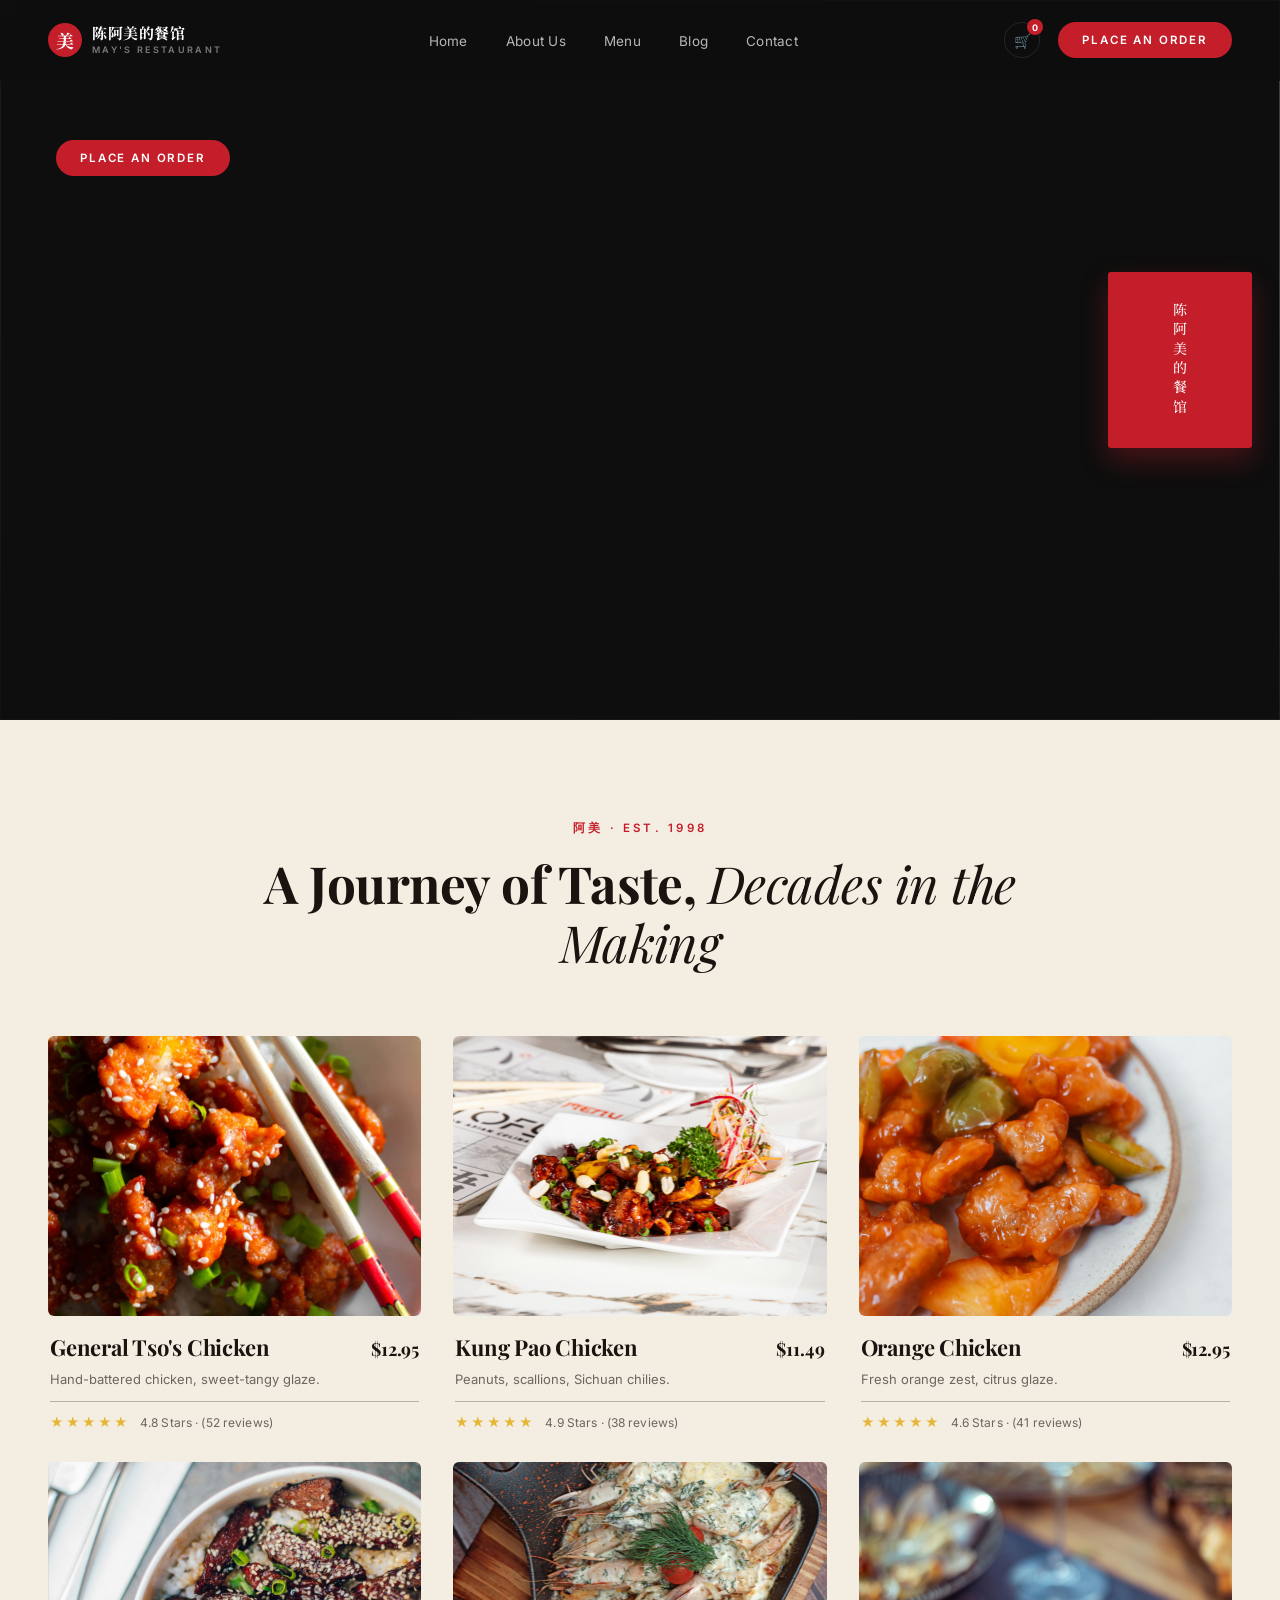
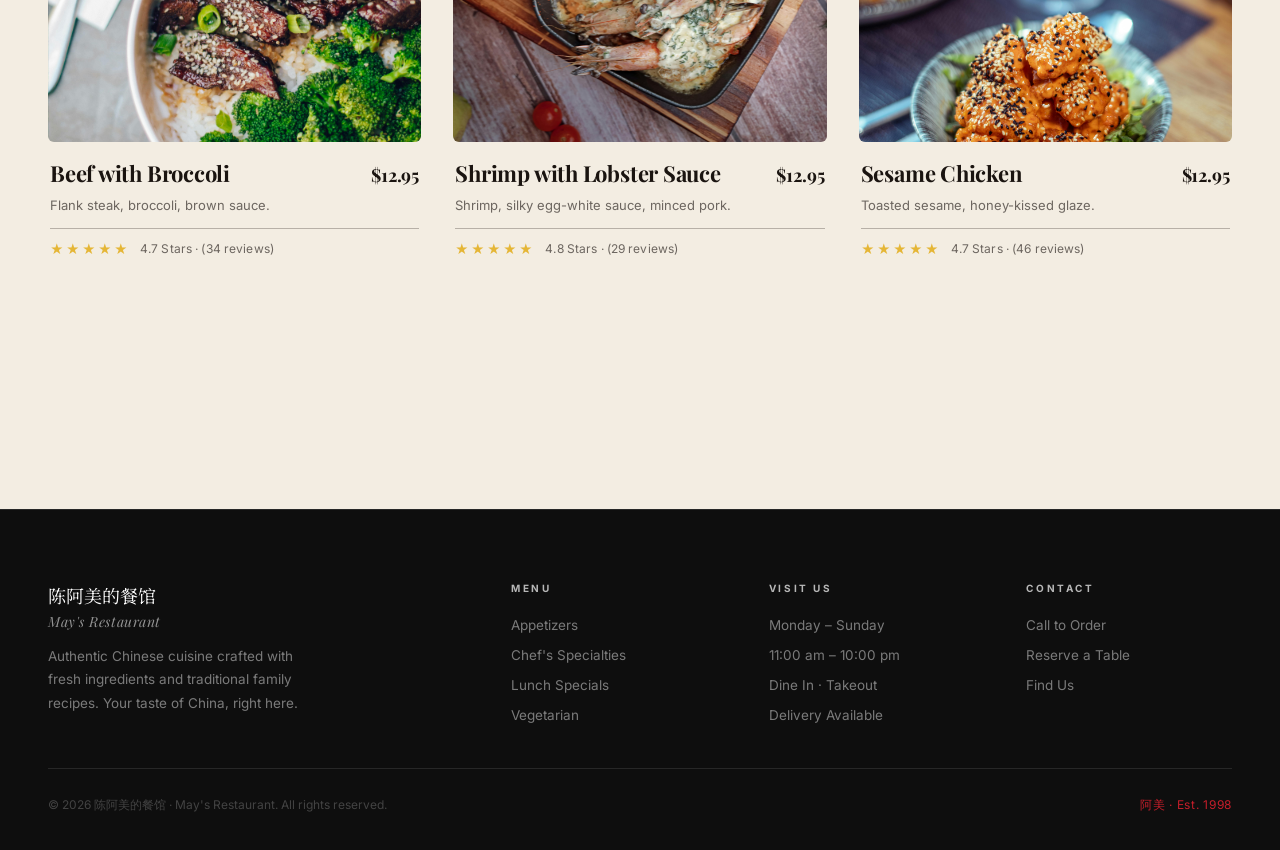
==== commit 1c391f6d: "Restyle dish cards to match reference: borderless, 1-line desc, divider before reviews - Drop white " ====
--- a/index.html
+++ b/index.html
@@ -66,7 +66,7 @@
                     <h3 class="dish-name">General Tso's Chicken</h3>
                     <span class="dish-price">$12.95</span>
                 </div>
-                <p class="dish-desc">Crispy hand-battered chicken glazed in our house sweet-and-tangy sauce with a whisper of heat.</p>
+                <p class="dish-desc">Hand-battered chicken, sweet-tangy glaze.</p>
                 <div class="dish-stars" aria-label="4.8 out of 5 stars"><span class="stars">★★★★★</span><span class="review-count">4.8 Stars · (52 reviews)</span></div>
             </div>
         </article>
@@ -79,7 +79,7 @@
                     <h3 class="dish-name">Kung Pao Chicken</h3>
                     <span class="dish-price">$11.49</span>
                 </div>
-                <p class="dish-desc">Wok-tossed chicken with roasted peanuts, scallions, and Sichuan chilies — numbing, bright, unforgettable.</p>
+                <p class="dish-desc">Peanuts, scallions, Sichuan chilies.</p>
                 <div class="dish-stars" aria-label="4.9 out of 5 stars"><span class="stars">★★★★★</span><span class="review-count">4.9 Stars · (38 reviews)</span></div>
             </div>
         </article>
@@ -92,7 +92,7 @@
                     <h3 class="dish-name">Orange Chicken</h3>
                     <span class="dish-price">$12.95</span>
                 </div>
-                <p class="dish-desc">Fried golden, tossed with fresh orange zest and a citrus glaze that's been a favorite since day one.</p>
+                <p class="dish-desc">Fresh orange zest, citrus glaze.</p>
                 <div class="dish-stars" aria-label="4.6 out of 5 stars"><span class="stars">★★★★★</span><span class="review-count">4.6 Stars · (41 reviews)</span></div>
             </div>
         </article>
@@ -105,7 +105,7 @@
                     <h3 class="dish-name">Beef with Broccoli</h3>
                     <span class="dish-price">$12.95</span>
                 </div>
-                <p class="dish-desc">Tender flank steak and crisp broccoli in a deep, savory brown sauce — a comfort classic done right.</p>
+                <p class="dish-desc">Flank steak, broccoli, brown sauce.</p>
                 <div class="dish-stars" aria-label="4.7 out of 5 stars"><span class="stars">★★★★★</span><span class="review-count">4.7 Stars · (34 reviews)</span></div>
             </div>
         </article>
@@ -118,7 +118,7 @@
                     <h3 class="dish-name">Shrimp with Lobster Sauce</h3>
                     <span class="dish-price">$12.95</span>
                 </div>
-                <p class="dish-desc">Plump shrimp folded into a silky egg-white sauce with minced pork, ginger, and peas. House specialty since 1998.</p>
+                <p class="dish-desc">Shrimp, silky egg-white sauce, minced pork.</p>
                 <div class="dish-stars" aria-label="4.8 out of 5 stars"><span class="stars">★★★★★</span><span class="review-count">4.8 Stars · (29 reviews)</span></div>
             </div>
         </article>
@@ -131,7 +131,7 @@
                     <h3 class="dish-name">Sesame Chicken</h3>
                     <span class="dish-price">$12.95</span>
                 </div>
-                <p class="dish-desc">Golden chicken tossed with toasted sesame in a honey-kissed glaze. Sweet, nutty, iconic.</p>
+                <p class="dish-desc">Toasted sesame, honey-kissed glaze.</p>
                 <div class="dish-stars" aria-label="4.7 out of 5 stars"><span class="stars">★★★★★</span><span class="review-count">4.7 Stars · (46 reviews)</span></div>
             </div>
         </article>
--- a/styles.css
+++ b/styles.css
@@ -368,18 +368,21 @@
 }
 
 .dish-card {
-    background: #FFFFFF;
-    border: 1px solid var(--line-light);
-    border-radius: 10px;
+    background: transparent;
+    border: none;
+    border-radius: 0;
+    overflow: visible;
+    transition: transform 0.3s ease;
+    box-shadow: none;
+}
+
+.dish-card:hover {
+    transform: translateY(-3px);
+}
+
+.dish-card .dish-image {
+    border-radius: 6px;
     overflow: hidden;
-    transition: transform 0.3s ease, border-color 0.3s ease, box-shadow 0.3s ease;
-    box-shadow: 0 1px 2px rgba(26,20,16,0.04);
-}
-
-.dish-card:hover {
-    transform: translateY(-4px);
-    border-color: rgba(196, 30, 42, 0.55);
-    box-shadow: 0 10px 28px rgba(26,20,16,0.10);
 }
 
 .dish-image {
@@ -422,14 +425,16 @@
 }
 
 .dish-body {
-    padding: 22px 24px 26px;
+    padding: 16px 2px 0;
 }
 
 .dish-stars {
     display: flex;
     align-items: center;
     gap: 10px;
-    margin-top: 14px;
+    margin-top: 12px;
+    padding-top: 12px;
+    border-top: 1px solid var(--ink-30);
 }
 
 .dish-stars .stars {
@@ -455,9 +460,12 @@
 }
 
 .dish-desc {
-    font-size: 13.5px;
-    line-height: 1.65;
+    font-size: 13px;
+    line-height: 1.5;
     color: var(--ink-60);
+    white-space: nowrap;
+    overflow: hidden;
+    text-overflow: ellipsis;
 }
 
 .journey-foot {
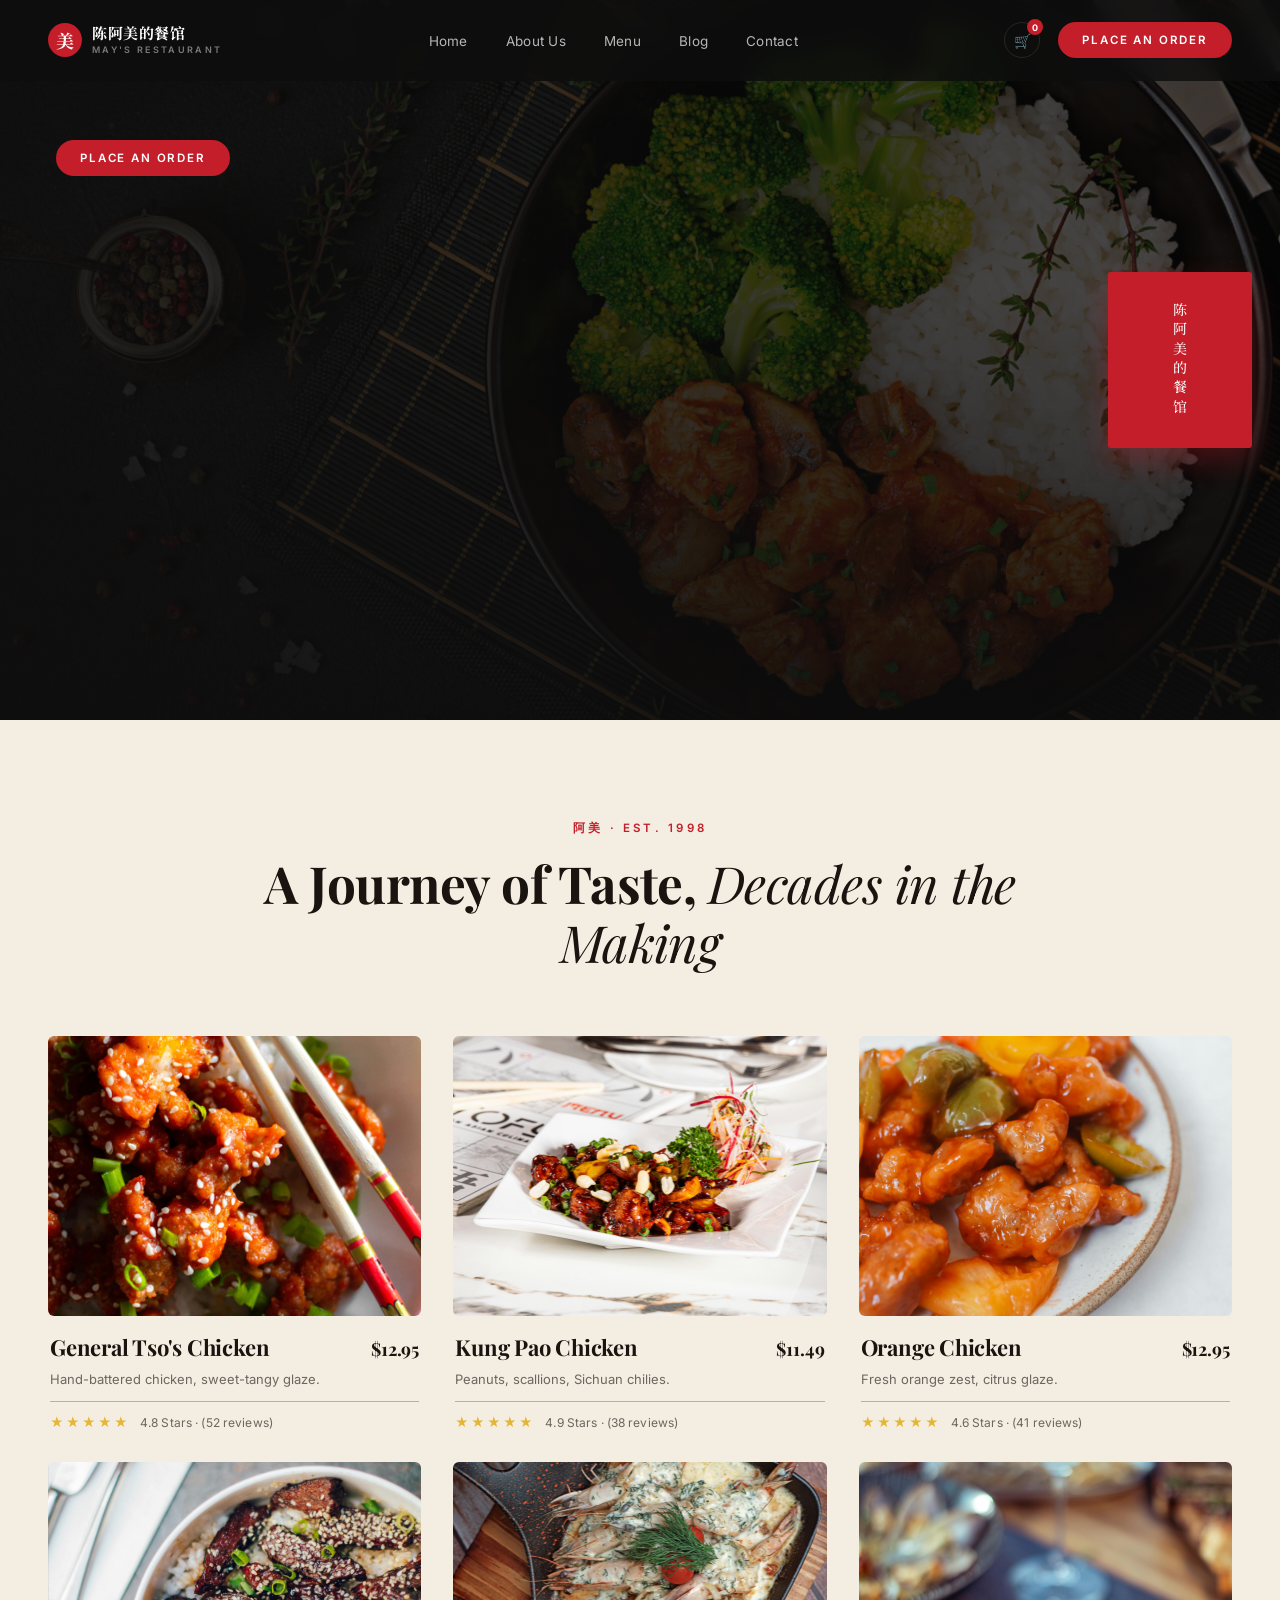
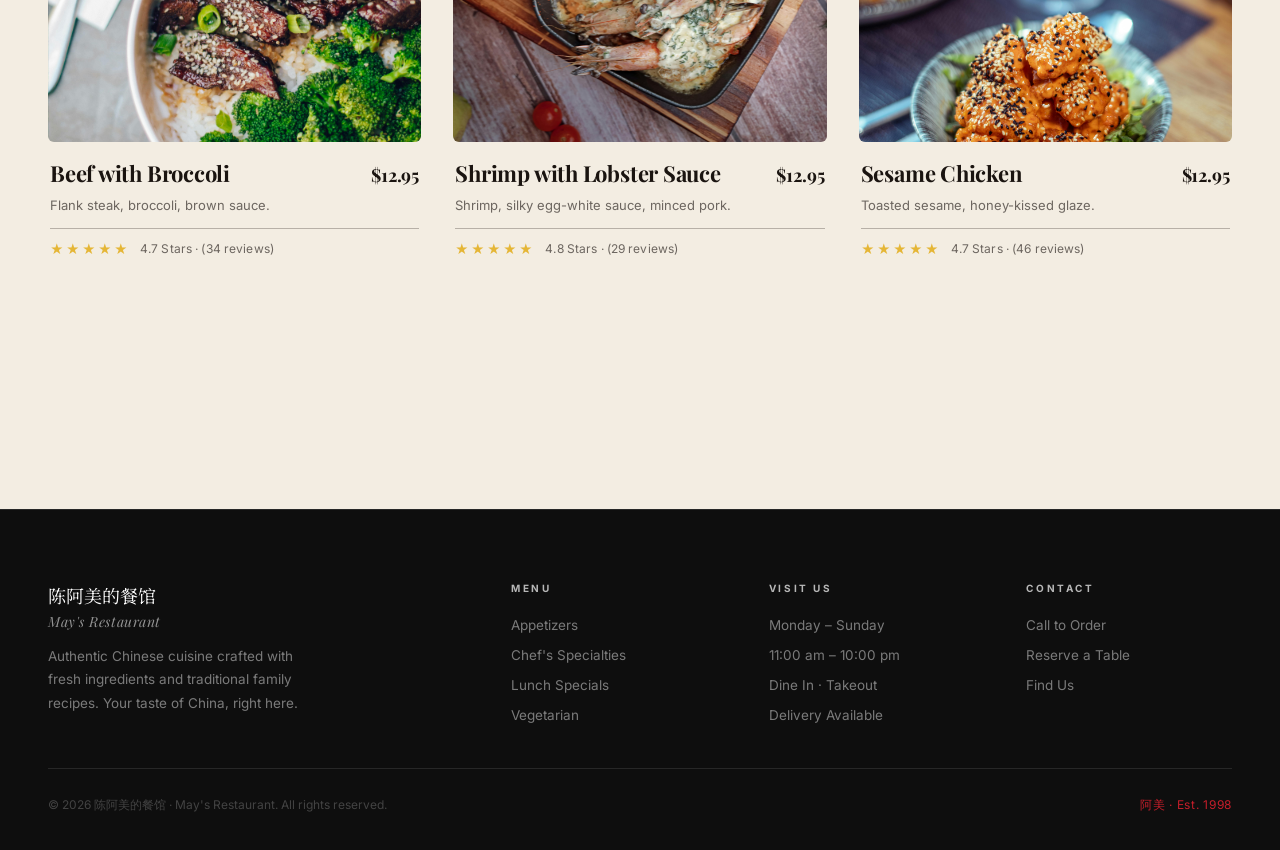
==== commit ac3adb9b: "Swap hero image to chicken & broccoli bowl photo Co-Authored-By: Claude Sonnet 4.6 <noreply@anthropi" ====
--- a/index.html
+++ b/index.html
@@ -35,9 +35,8 @@
 
 <!-- ── HERO ── -->
 <section class="hero" id="home">
-    <!-- SWAP THIS IMAGE: drop your pagoda/temple photo at images/hero.jpg and change src below -->
     <div class="hero-bg">
-        <img src="https://loremflickr.com/1800/1100/chinese,temple,pagoda,lantern/all?lock=11" alt="">
+        <img src="images/dishes/hero.jpg" alt="">
     </div>
 
     <div class="hero-overlay reveal">
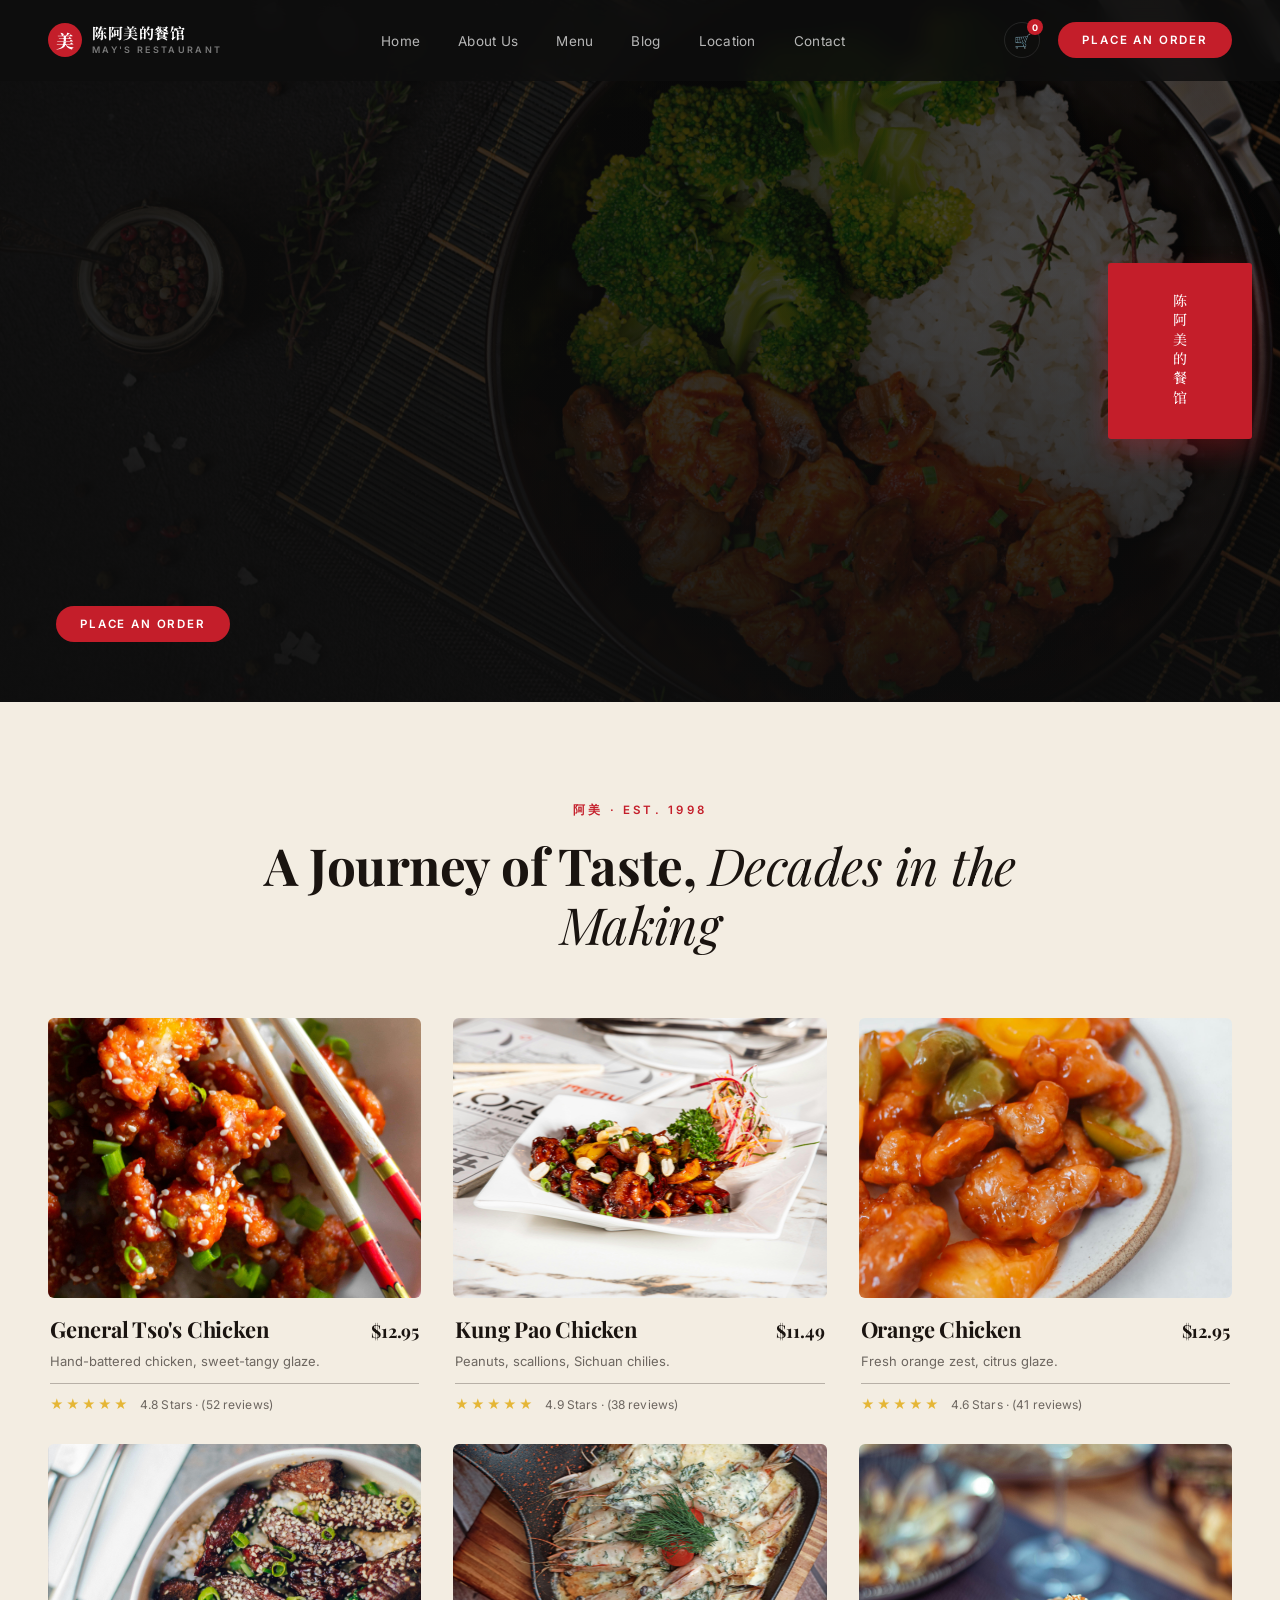
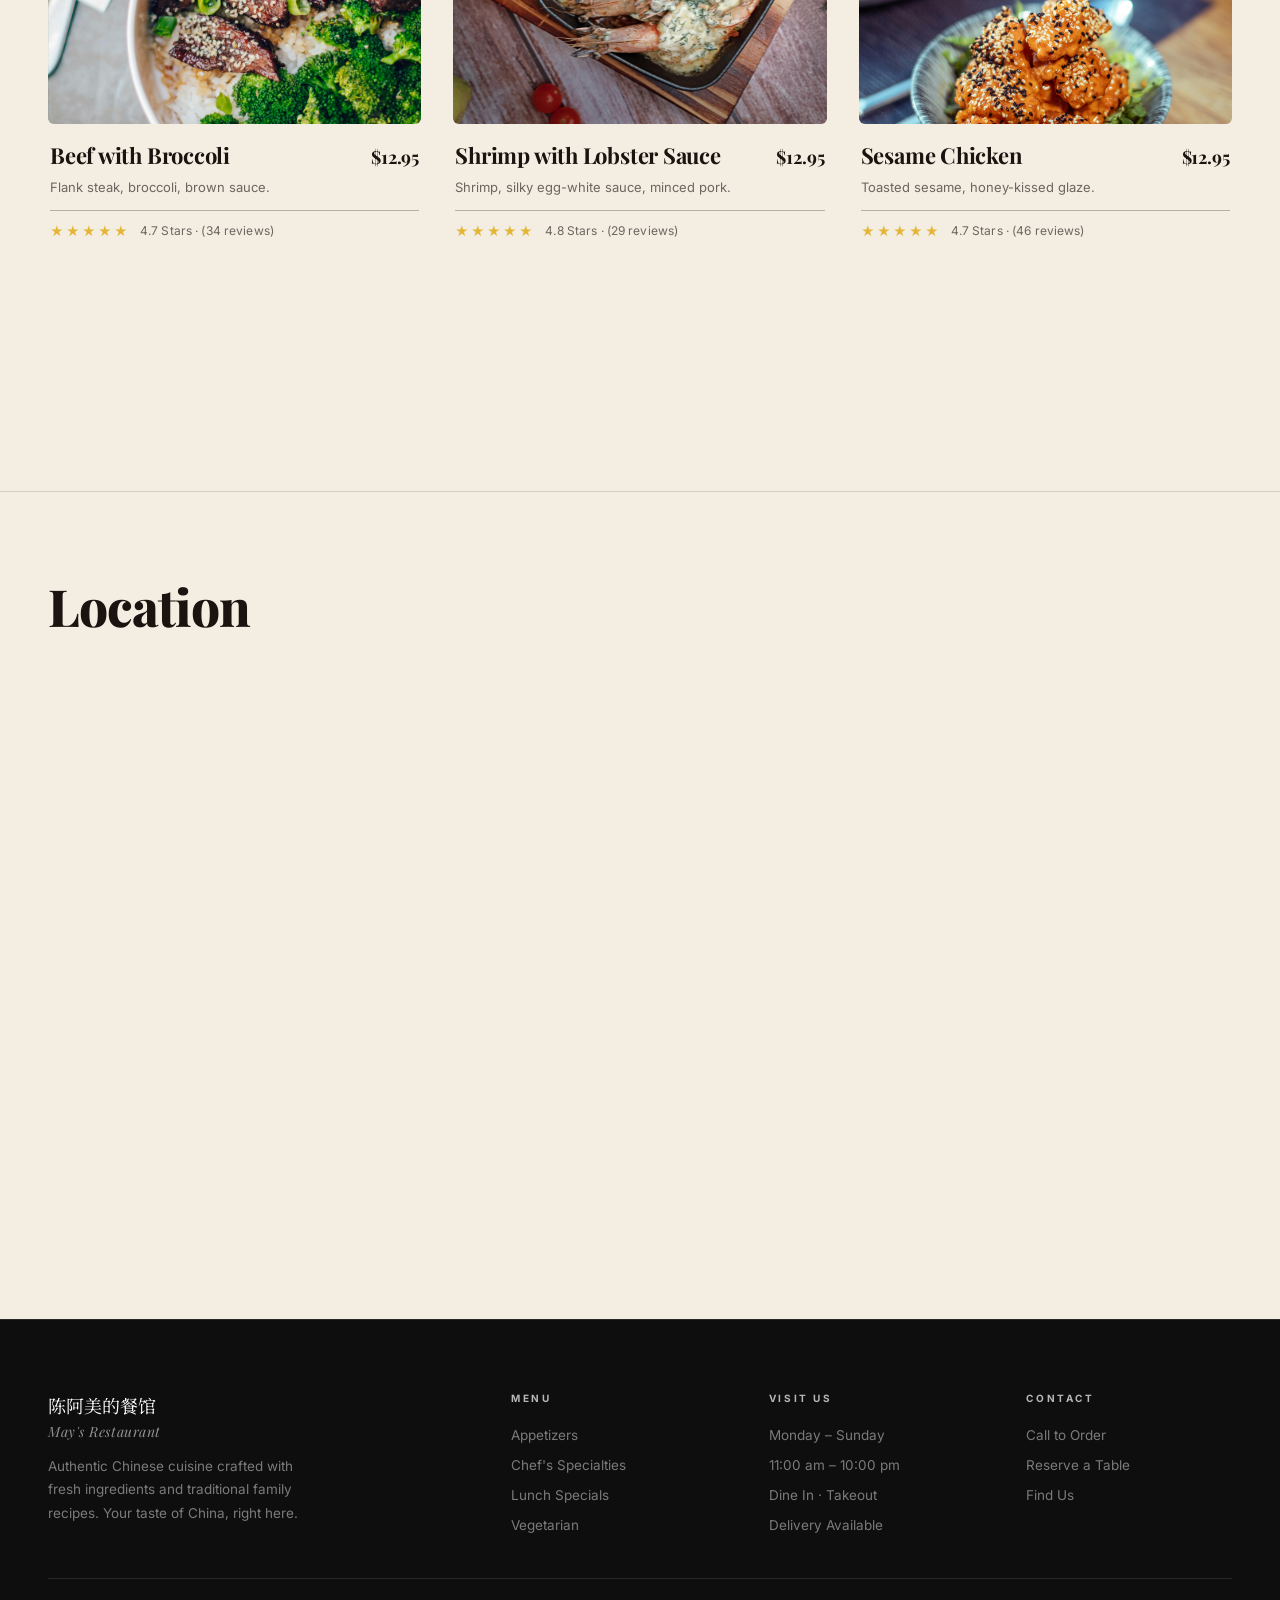
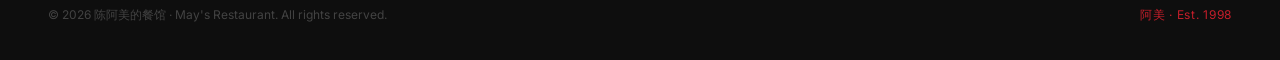
==== commit 8b0f71fb: "Add Location section with Google Map, hours, pickup/delivery toggle - Google Maps embed for 6 S Jord" ====
--- a/index.html
+++ b/index.html
@@ -25,6 +25,7 @@
         <li><a href="#about">About Us</a></li>
         <li><a href="menu.html">Menu</a></li>
         <li><a href="#blog">Blog</a></li>
+        <li><a href="#location">Location</a></li>
         <li><a href="#contact">Contact</a></li>
     </ul>
     <div class="nav-right">
@@ -139,6 +140,62 @@
     <div class="journey-foot reveal">
         <p class="menu-foot-text">Discover the full menu — 130+ dishes across every corner of China.</p>
         <a href="menu.html" class="btn-red">View Full Menu</a>
+    </div>
+</section>
+
+<!-- ── LOCATION ── -->
+<section class="location" id="location">
+    <div class="loc-wrap">
+        <h2 class="loc-title">Location</h2>
+        <div class="loc-grid">
+            <!-- Map -->
+            <div class="loc-map reveal">
+                <iframe
+                    src="https://www.google.com/maps?q=6+South+Jordan+Street,+Alexandria,+VA+22304&output=embed"
+                    loading="lazy"
+                    referrerpolicy="no-referrer-when-downgrade"
+                    allowfullscreen
+                    title="May's Restaurant location"></iframe>
+            </div>
+
+            <!-- Info panel -->
+            <div class="loc-info reveal">
+                <h3 class="loc-name">May's Restaurant</h3>
+                <p class="loc-status">
+                    <span class="loc-open">OPEN NOW</span>
+                    <span class="loc-close">· Closes at 09:45 pm</span>
+                </p>
+
+                <a class="loc-link" href="https://www.google.com/maps/search/?api=1&query=6+South+Jordan+Street,+Alexandria,+VA+22304" target="_blank" rel="noopener">
+                    <span class="loc-ico" aria-hidden="true">📍</span> 6 South Jordan Street, Alexandria, VA 22304
+                </a>
+                <a class="loc-link" href="tel:+17038231121">
+                    <span class="loc-ico" aria-hidden="true">📞</span> 703-823-1121
+                </a>
+
+                <div class="loc-toggle" role="tablist" aria-label="Order type">
+                    <button class="loc-tab active" role="tab" aria-selected="true">🛍 Pickup</button>
+                    <button class="loc-tab" role="tab" aria-selected="false">🛵 Delivery</button>
+                </div>
+
+                <div class="loc-hours">
+                    <h4 class="loc-hours-title">Hours of Operation (Takeout)</h4>
+                    <div class="loc-hours-row">
+                        <span>Monday</span>
+                        <span class="loc-closed">Closed</span>
+                    </div>
+                    <div class="loc-hours-row">
+                        <span>Tuesday – Sunday</span>
+                        <span class="loc-time">10:45 am – 09:45 pm</span>
+                    </div>
+                </div>
+
+                <div class="loc-cta">
+                    <a class="btn-red" href="#">Order Online</a>
+                    <a class="btn-red btn-outline" href="menu.html">View Menu</a>
+                </div>
+            </div>
+        </div>
     </div>
 </section>
 
--- a/styles.css
+++ b/styles.css
@@ -188,10 +188,10 @@
 ───────────────────────────────────────── */
 .hero {
     position: relative;
-    min-height: 720px;
-    padding: 140px 92px 72px 56px;
-    display: flex;
-    align-items: flex-start;
+    min-height: 78vh;
+    padding: 120px 92px 60px 56px;
+    display: flex;
+    align-items: flex-end;
     justify-content: flex-start;
     overflow: hidden;
     background: var(--bg-0);
@@ -471,6 +471,217 @@
 .journey-foot {
     text-align: center;
     margin-top: 64px;
+}
+
+/* ─────────────────────────────────────────
+   LOCATION
+───────────────────────────────────────── */
+.location {
+    background: var(--ivory-0);
+    color: var(--ink);
+    padding: 80px 48px 100px;
+    border-top: 1px solid var(--line-light);
+}
+
+.loc-wrap {
+    max-width: 1200px;
+    margin: 0 auto;
+}
+
+.loc-title {
+    font-family: 'Playfair Display', serif;
+    font-size: clamp(36px, 4vw, 54px);
+    font-weight: 800;
+    color: var(--ink);
+    letter-spacing: -0.02em;
+    margin-bottom: 32px;
+}
+
+.loc-grid {
+    display: grid;
+    grid-template-columns: 1.05fr 1fr;
+    gap: 48px;
+    align-items: stretch;
+}
+
+.loc-map {
+    position: relative;
+    border-radius: 12px;
+    overflow: hidden;
+    min-height: 500px;
+    box-shadow: 0 4px 18px rgba(26,20,16,0.08);
+    border: 1px solid var(--line-light);
+}
+
+.loc-map iframe {
+    width: 100%;
+    height: 100%;
+    min-height: 500px;
+    border: 0;
+    display: block;
+}
+
+.loc-info {
+    display: flex;
+    flex-direction: column;
+    gap: 16px;
+    padding: 8px 4px;
+}
+
+.loc-name {
+    font-family: 'Playfair Display', serif;
+    font-size: 32px;
+    font-weight: 800;
+    color: var(--ink);
+    letter-spacing: -0.015em;
+    margin-bottom: 4px;
+}
+
+.loc-status {
+    display: flex;
+    align-items: center;
+    gap: 10px;
+    font-size: 13px;
+    margin-bottom: 8px;
+}
+
+.loc-open {
+    background: #D4F7DE;
+    color: #0E7A2E;
+    padding: 5px 12px;
+    border-radius: 999px;
+    font-weight: 700;
+    font-size: 12px;
+    letter-spacing: 0.1em;
+}
+
+.loc-close {
+    color: var(--red);
+    font-weight: 600;
+    font-size: 13px;
+}
+
+.loc-link {
+    display: flex;
+    align-items: center;
+    gap: 8px;
+    font-size: 15px;
+    color: #1268C3;
+    text-decoration: underline;
+    text-underline-offset: 3px;
+    text-decoration-thickness: 1px;
+}
+
+.loc-link:hover { color: var(--red); }
+
+.loc-ico {
+    font-size: 14px;
+    opacity: 0.8;
+    text-decoration: none;
+    display: inline-block;
+}
+
+/* Pickup / Delivery toggle */
+.loc-toggle {
+    display: grid;
+    grid-template-columns: 1fr 1fr;
+    background: #ECE6D8;
+    border-radius: 999px;
+    padding: 6px;
+    gap: 4px;
+    margin-top: 10px;
+}
+
+.loc-tab {
+    border: none;
+    background: transparent;
+    padding: 12px 20px;
+    border-radius: 999px;
+    font-family: inherit;
+    font-size: 14px;
+    font-weight: 600;
+    color: var(--ink-60);
+    cursor: pointer;
+    transition: background 0.2s, color 0.2s;
+}
+
+.loc-tab.active {
+    background: var(--ink);
+    color: #FFFFFF;
+}
+
+/* Hours card */
+.loc-hours {
+    background: #ECE6D8;
+    border-radius: 14px;
+    padding: 22px 24px;
+    margin-top: 10px;
+}
+
+.loc-hours-title {
+    font-family: 'Playfair Display', serif;
+    font-size: 19px;
+    font-weight: 700;
+    color: var(--ink);
+    margin-bottom: 14px;
+}
+
+.loc-hours-row {
+    display: flex;
+    justify-content: space-between;
+    align-items: center;
+    padding: 14px 0;
+    border-top: 1px solid rgba(26,20,16,0.12);
+    font-size: 14.5px;
+    color: var(--ink);
+}
+
+.loc-closed {
+    background: #FADCDD;
+    color: #9A141D;
+    padding: 4px 12px;
+    border-radius: 999px;
+    font-size: 12px;
+    font-weight: 700;
+    letter-spacing: 0.04em;
+}
+
+.loc-time {
+    color: var(--ink-60);
+    font-weight: 500;
+}
+
+/* CTA row */
+.loc-cta {
+    display: grid;
+    grid-template-columns: 1fr 1fr;
+    gap: 12px;
+    margin-top: 10px;
+}
+
+.loc-cta .btn-red {
+    text-align: center;
+    padding: 16px 24px;
+    font-size: 13px;
+    letter-spacing: 0.14em;
+}
+
+.btn-outline {
+    background: transparent;
+    color: var(--red);
+    border: 2px solid var(--red);
+}
+
+.btn-outline:hover {
+    background: var(--red);
+    color: #fff;
+}
+
+@media (max-width: 960px) {
+    .location { padding: 60px 24px 72px; }
+    .loc-grid { grid-template-columns: 1fr; gap: 28px; }
+    .loc-map, .loc-map iframe { min-height: 380px; }
+    .loc-cta { grid-template-columns: 1fr; }
 }
 
 /* ─────────────────────────────────────────
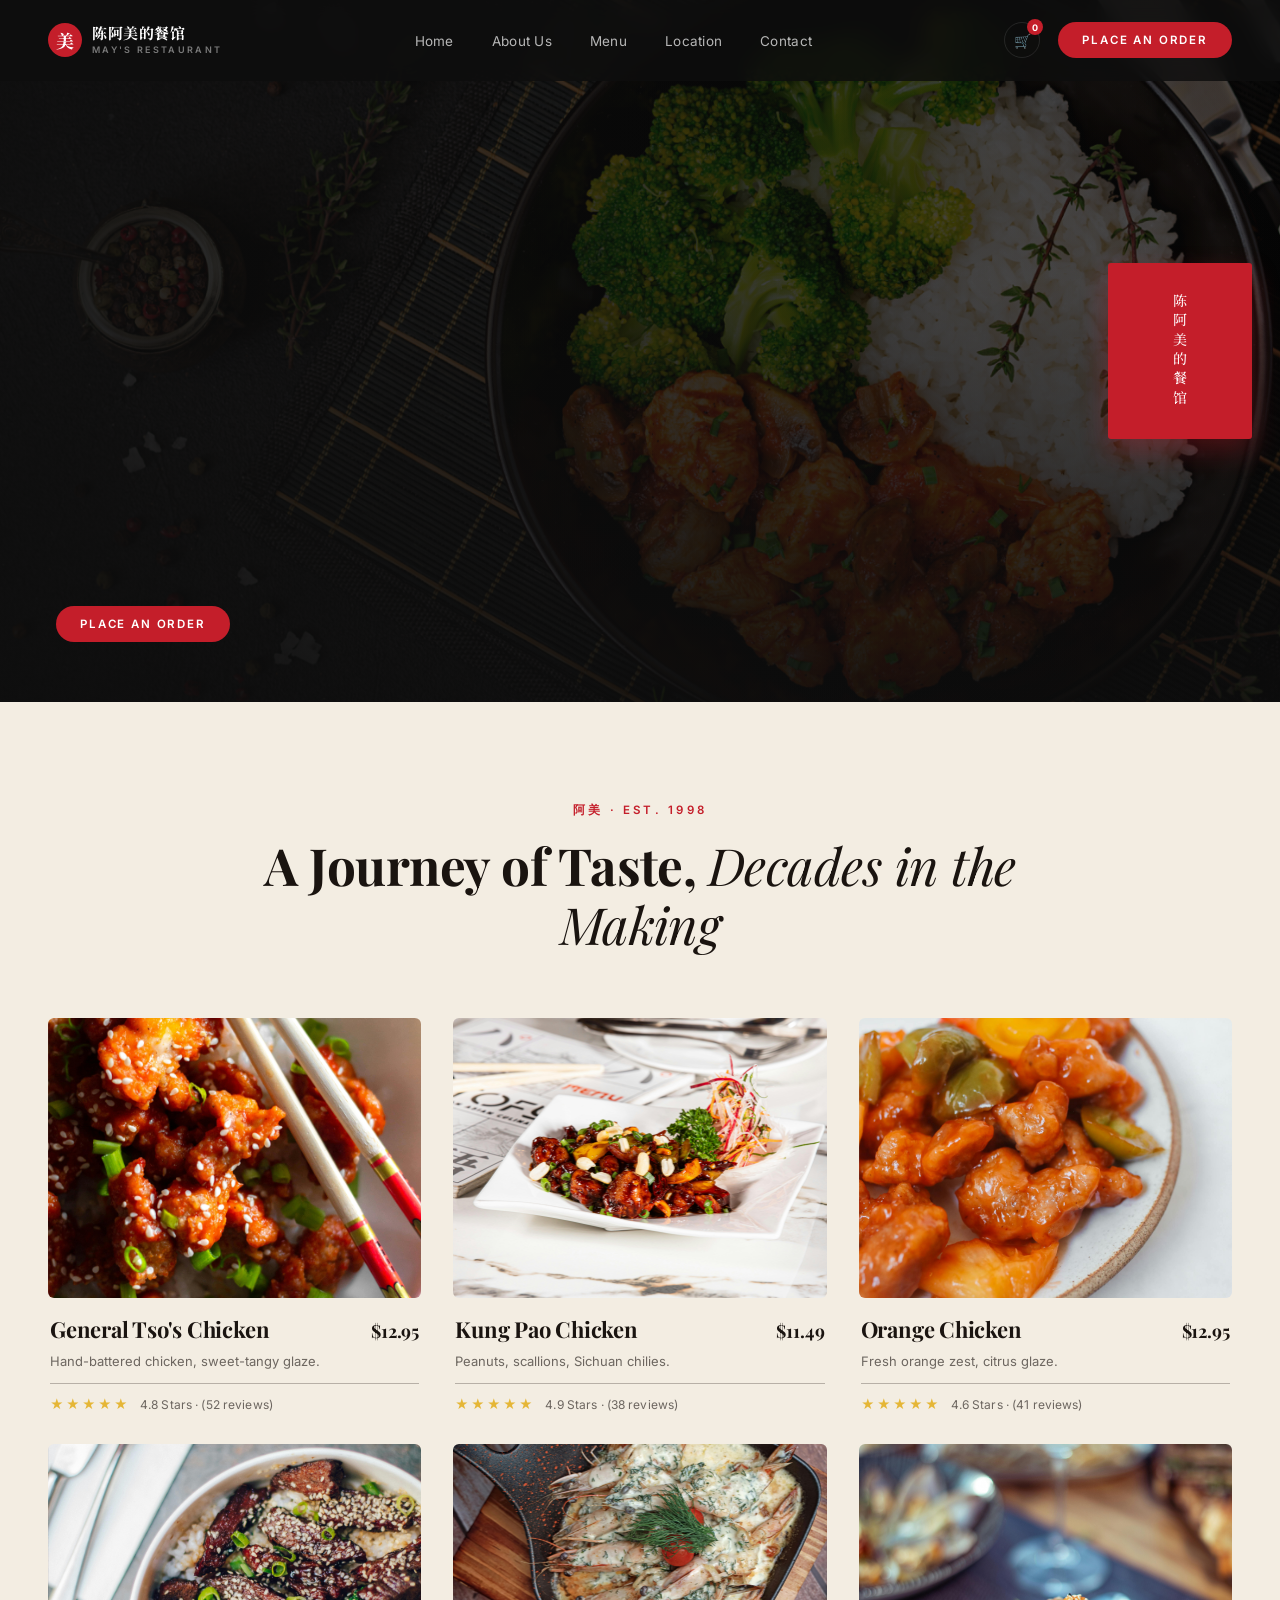
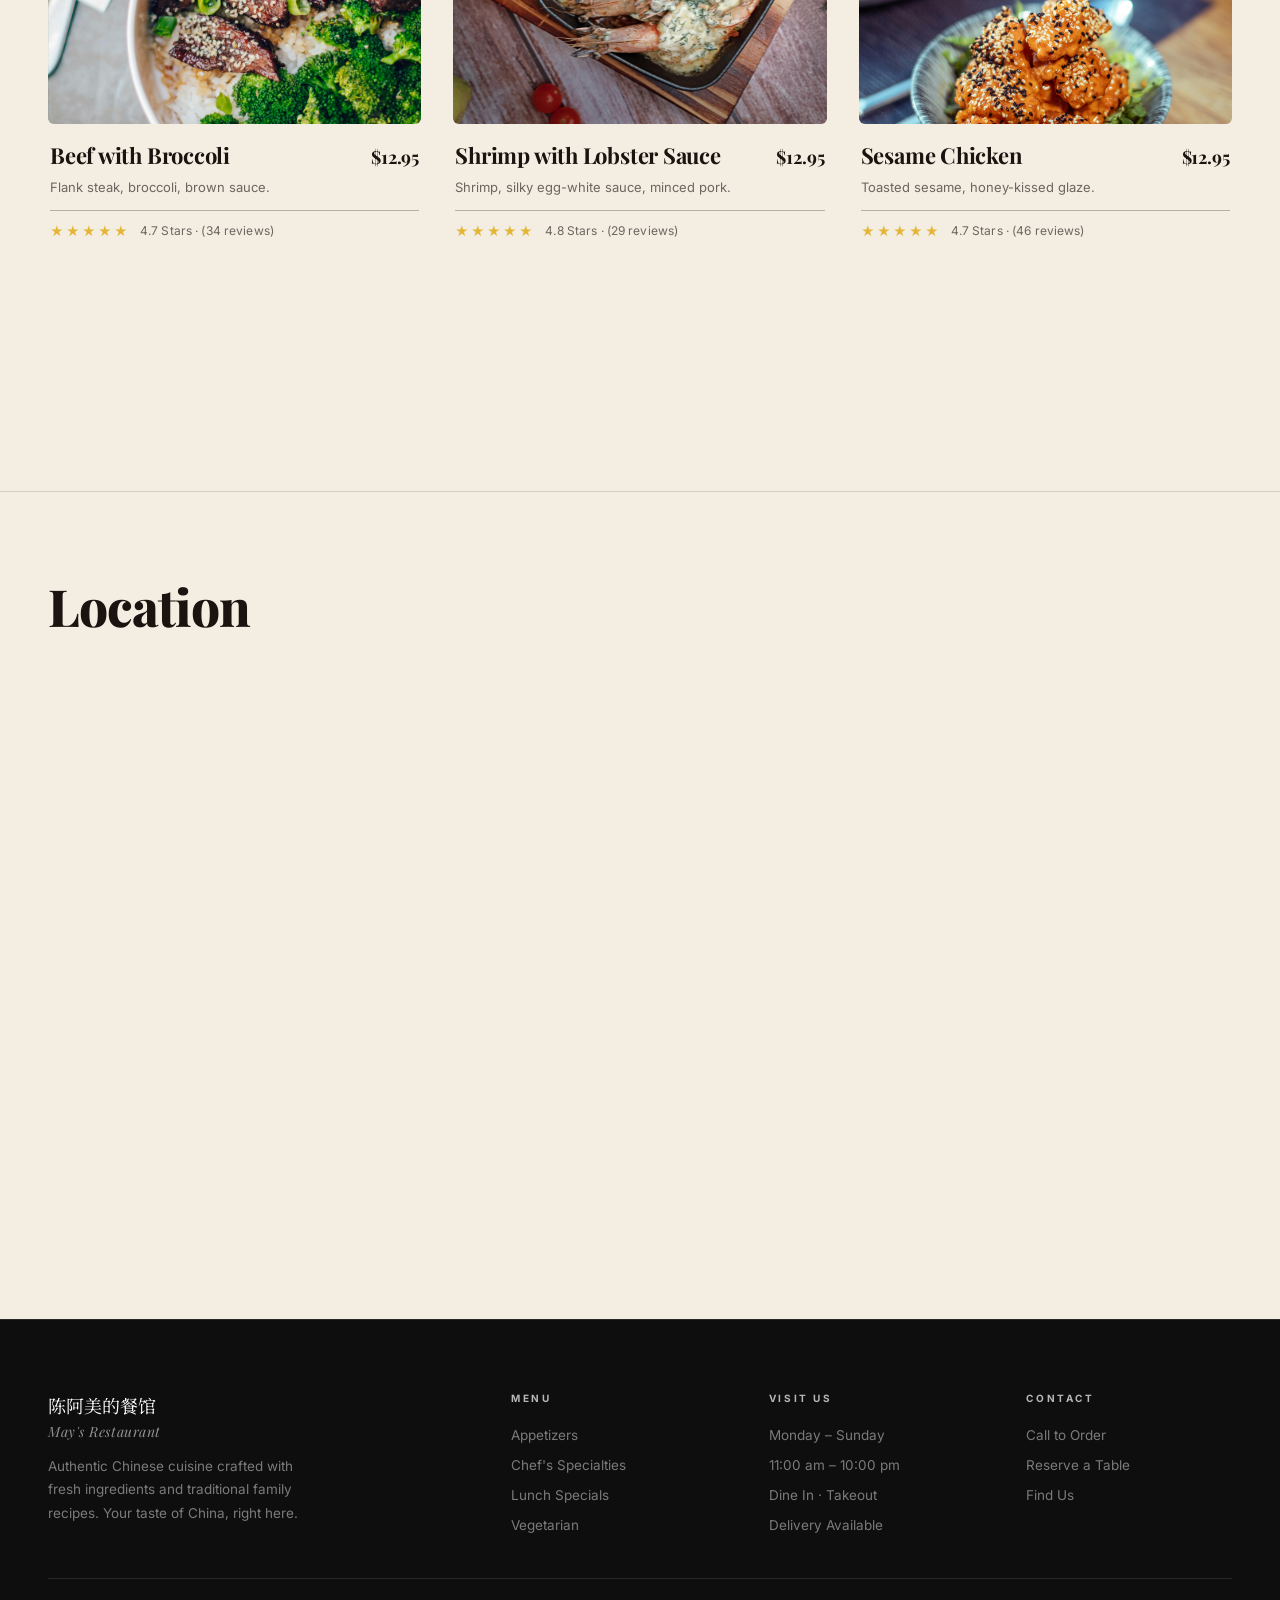
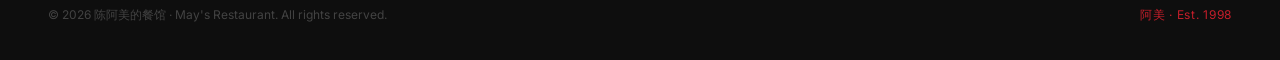
==== commit b9c75790: "Remove Blog nav link Co-Authored-By: Claude Sonnet 4.6 <noreply@anthropic.com>" ====
--- a/index.html
+++ b/index.html
@@ -24,7 +24,6 @@
         <li><a href="#home">Home</a></li>
         <li><a href="#about">About Us</a></li>
         <li><a href="menu.html">Menu</a></li>
-        <li><a href="#blog">Blog</a></li>
         <li><a href="#location">Location</a></li>
         <li><a href="#contact">Contact</a></li>
     </ul>
